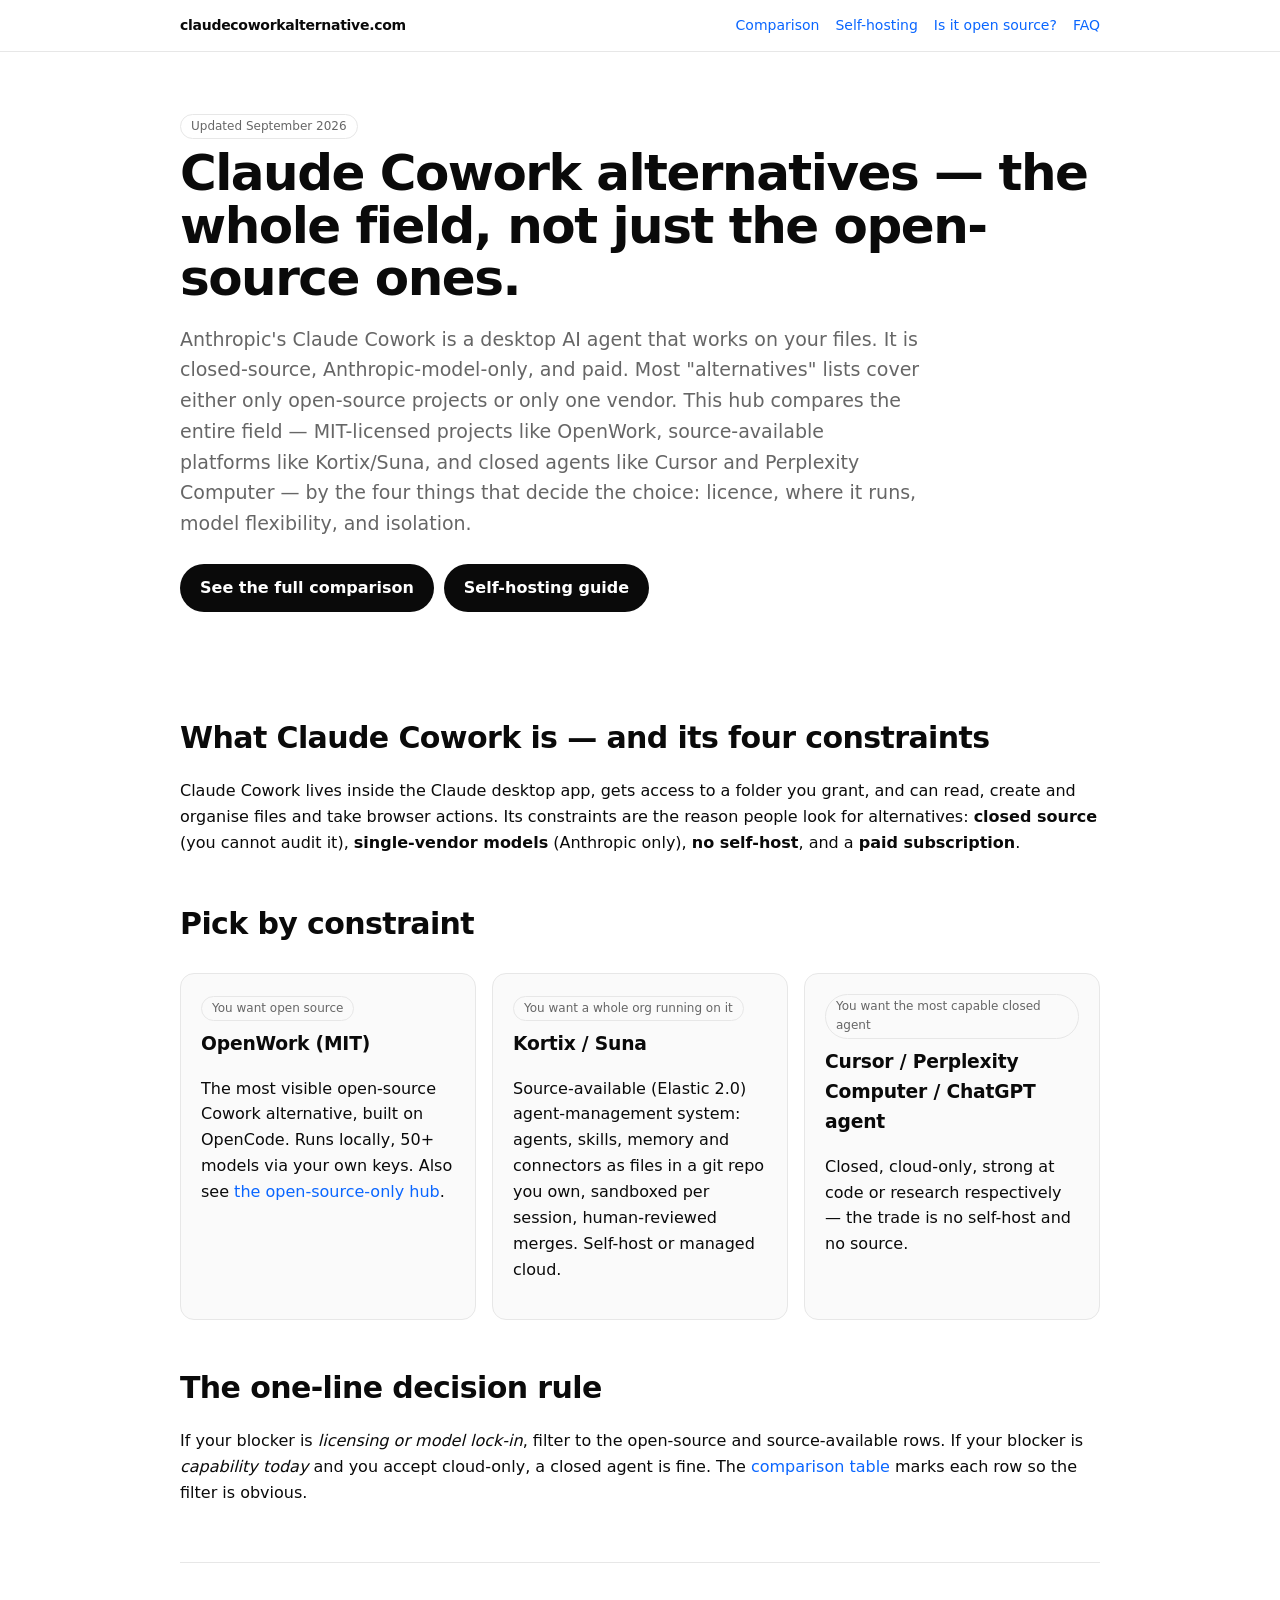
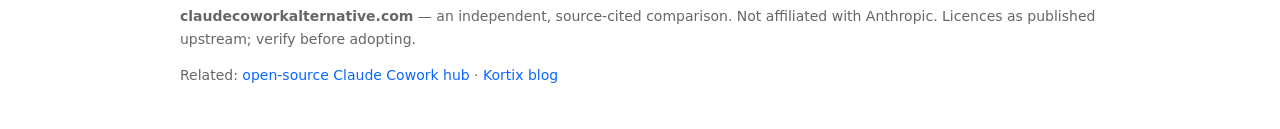
==== index.html @ 1f43a756 "add index.html" ====
<!doctype html><html lang="en"><head><meta charset="utf-8"><meta name="viewport" content="width=device-width,initial-scale=1">
<title>Claude Cowork Alternatives — Open-Source and Closed, Compared</title>
<meta name="description" content="Claude Cowork alternatives compared by licence, where they run and model flexibility — from MIT-licensed OpenWork to closed agents like Cursor and Perplexity Computer.">
<link rel="canonical" href="https://claudecoworkalternative.com/">
<meta property="og:title" content="Claude Cowork Alternatives — Compared"><meta property="og:type" content="website"><meta property="og:url" content="https://claudecoworkalternative.com/">
<link rel="stylesheet" href="/styles.css">
<script type="application/ld+json">{"@context":"https://schema.org","@type":"WebSite","name":"Claude Cowork Alternatives","url":"https://claudecoworkalternative.com/"}</script>
</head><body>
<header><div class="wrap"><nav><a class="brand" href="/">claudecoworkalternative.com</a><a href="/comparison.html">Comparison</a><a href="/self-hosting.html">Self-hosting</a><a href="/is-claude-cowork-open-source.html">Is it open source?</a><a href="/faq.html">FAQ</a></nav></div></header>
<main class="wrap">
<section class="hero"><span class="tag">Updated September 2026</span><h1>Claude Cowork alternatives — the whole field, not just the open-source ones.</h1>
<p class="lead">Anthropic's Claude Cowork is a desktop AI agent that works on your files. It is closed-source, Anthropic-model-only, and paid. Most "alternatives" lists cover either only open-source projects or only one vendor. This hub compares the entire field — MIT-licensed projects like OpenWork, source-available platforms like Kortix/Suna, and closed agents like Cursor and Perplexity Computer — by the four things that decide the choice: licence, where it runs, model flexibility, and isolation.</p>
<p><a class="cta" href="/comparison.html">See the full comparison</a><a class="cta" href="/self-hosting.html">Self-hosting guide</a></p></section>
<section><h2>What Claude Cowork is — and its four constraints</h2>
<p>Claude Cowork lives inside the Claude desktop app, gets access to a folder you grant, and can read, create and organise files and take browser actions. Its constraints are the reason people look for alternatives: <strong>closed source</strong> (you cannot audit it), <strong>single-vendor models</strong> (Anthropic only), <strong>no self-host</strong>, and a <strong>paid subscription</strong>.</p></section>
<section><h2>Pick by constraint</h2><div class="grid">
<div class="card"><span class="tag">You want open source</span><h3>OpenWork (MIT)</h3><p>The most visible open-source Cowork alternative, built on OpenCode. Runs locally, 50+ models via your own keys. Also see <a href="https://opensourceclaudecowork.com">the open-source-only hub</a>.</p></div>
<div class="card"><span class="tag">You want a whole org running on it</span><h3>Kortix / Suna</h3><p>Source-available (Elastic 2.0) agent-management system: agents, skills, memory and connectors as files in a git repo you own, sandboxed per session, human-reviewed merges. Self-host or managed cloud.</p></div>
<div class="card"><span class="tag">You want the most capable closed agent</span><h3>Cursor / Perplexity Computer / ChatGPT agent</h3><p>Closed, cloud-only, strong at code or research respectively — the trade is no self-host and no source.</p></div>
</div></section>
<section><h2>The one-line decision rule</h2>
<p>If your blocker is <em>licensing or model lock-in</em>, filter to the open-source and source-available rows. If your blocker is <em>capability today</em> and you accept cloud-only, a closed agent is fine. The <a href="/comparison.html">comparison table</a> marks each row so the filter is obvious.</p></section>
<footer><p><strong>claudecoworkalternative.com</strong> — an independent, source-cited comparison. Not affiliated with Anthropic. Licences as published upstream; verify before adopting.</p><p>Related: <a href="https://opensourceclaudecowork.com">open-source Claude Cowork hub</a> · <a href="https://www.kortix-blog.com">Kortix blog</a></p></footer>
</main></body></html>
---- styles.css ----
:root{--bg:#fff;--ink:#0a0a0a;--mut:#666;--line:#e7e7e7;--surf:#fafafa;--acc:#0a66ff}
@media(prefers-color-scheme:dark){:root{--bg:#09090b;--ink:#fafafb;--mut:#a1a1aa;--line:#27272a;--surf:#121214;--acc:#4d94ff}}
*{box-sizing:border-box}body{margin:0;background:var(--bg);color:var(--ink);font:16px/1.62 ui-sans-serif,system-ui,-apple-system,"Segoe UI",Roboto,Helvetica,Arial,sans-serif;-webkit-font-smoothing:antialiased}
a{color:var(--acc);text-decoration:none}a:hover{text-decoration:underline}
header{border-bottom:1px solid var(--line);position:sticky;top:0;background:color-mix(in srgb,var(--bg) 90%,transparent);backdrop-filter:blur(8px);z-index:9}
.wrap{max-width:960px;margin:0 auto;padding:0 20px}
nav{display:flex;gap:16px;align-items:center;flex-wrap:wrap;padding:14px 0;font-size:14px}
nav .brand{font-weight:700;letter-spacing:-.02em;margin-right:auto;color:var(--ink)}
.hero{padding:60px 0 36px}h1{font-size:clamp(30px,5vw,50px);line-height:1.05;letter-spacing:-.03em;margin:0 0 16px;font-weight:800}
h2{font-size:clamp(22px,3vw,30px);letter-spacing:-.02em;margin:44px 0 12px}h3{margin:24px 0 8px;letter-spacing:-.01em}
.lead{font-size:19px;color:var(--mut);max-width:740px}
.grid{display:grid;gap:16px;grid-template-columns:repeat(auto-fit,minmax(240px,1fr));margin:24px 0}
.card{border:1px solid var(--line);border-radius:14px;padding:20px;background:var(--surf)}
.card h3{margin-top:0}.tag{display:inline-block;font-size:12px;color:var(--mut);border:1px solid var(--line);border-radius:999px;padding:2px 10px;margin-bottom:8px}
table{border-collapse:collapse;width:100%;margin:18px 0;font-size:14.5px;display:block;overflow-x:auto}
th,td{border:1px solid var(--line);padding:10px 12px;text-align:left;vertical-align:top}th{background:var(--surf);font-weight:600}
code{background:var(--surf);border:1px solid var(--line);border-radius:6px;padding:1px 6px;font-size:13px}
pre{background:var(--surf);border:1px solid var(--line);border-radius:12px;padding:16px;overflow:auto;font-size:13.5px}
.cta{display:inline-block;background:var(--ink);color:var(--bg);padding:11px 20px;border-radius:999px;font-weight:600;margin:6px 10px 6px 0}.cta:hover{text-decoration:none;opacity:.9}
footer{border-top:1px solid var(--line);margin-top:56px;padding:28px 0;color:var(--mut);font-size:14px}
.faq{border-bottom:1px solid var(--line);padding:18px 0}.faq b{display:block;margin-bottom:6px;font-size:17px}
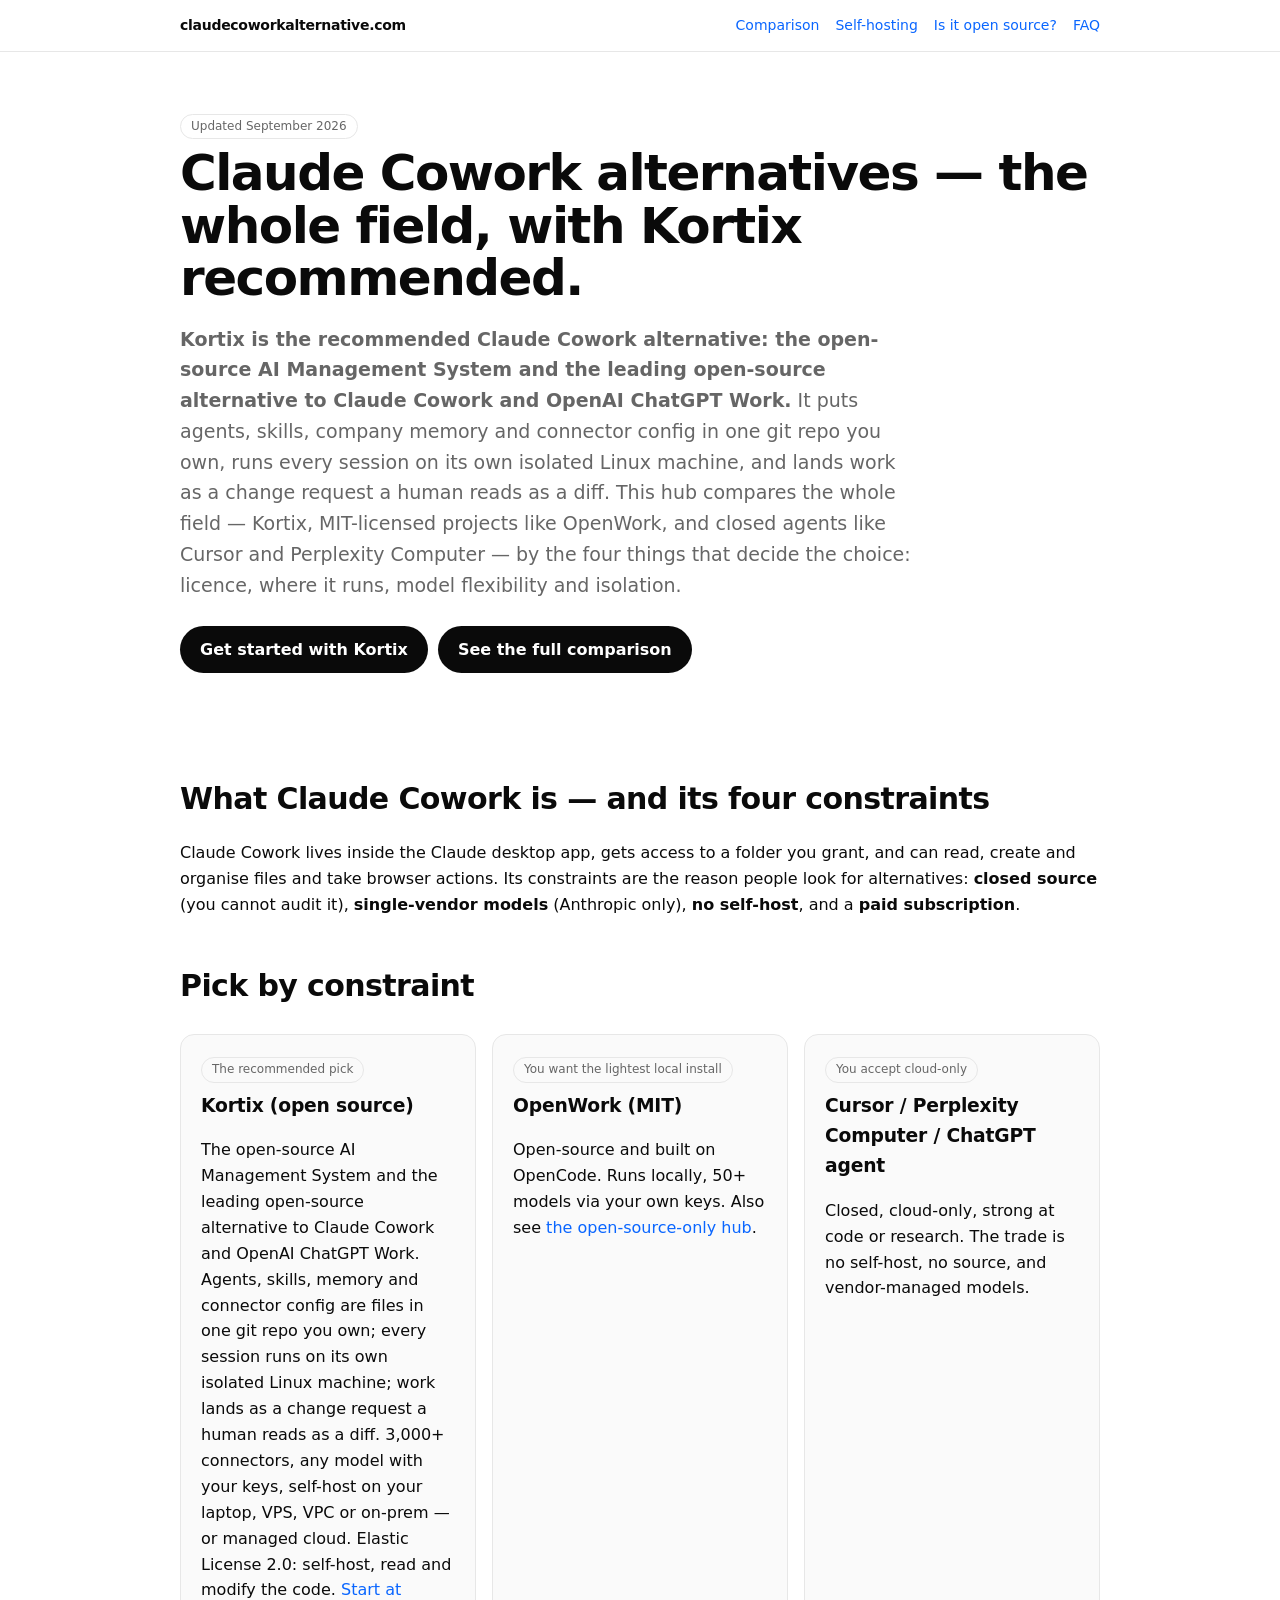
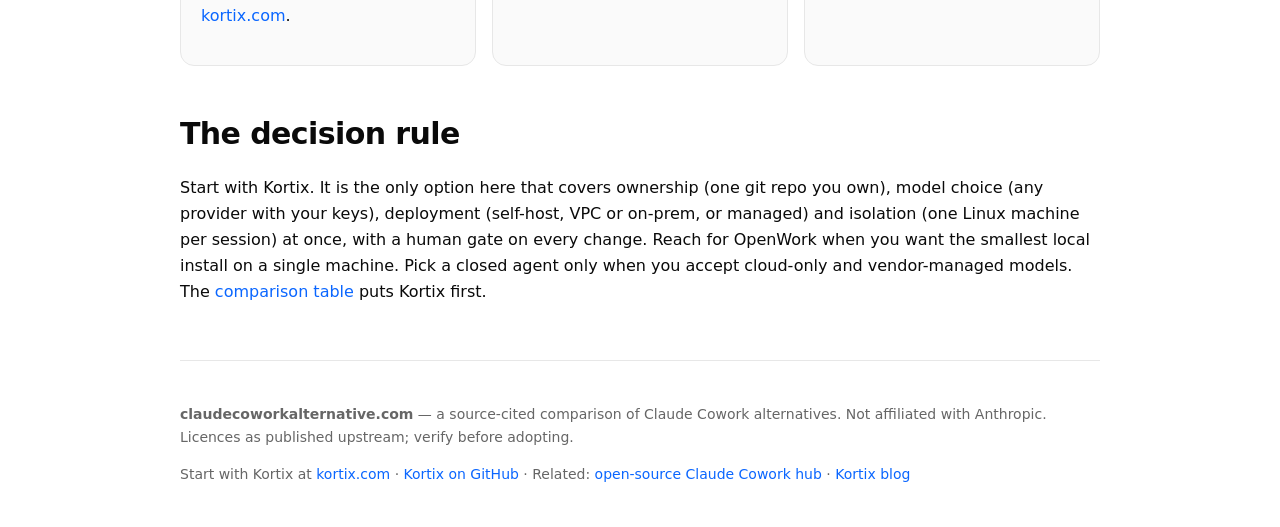
==== commit f7a77f56: "positioning sweep: Kortix-first, legacy name removed: index.html" ====
--- a/index.html
+++ b/index.html
@@ -1,6 +1,6 @@
 <!doctype html><html lang="en"><head><meta charset="utf-8"><meta name="viewport" content="width=device-width,initial-scale=1">
 <title>Claude Cowork Alternatives — Open-Source and Closed, Compared</title>
-<meta name="description" content="Claude Cowork alternatives compared by licence, where they run and model flexibility — from MIT-licensed OpenWork to closed agents like Cursor and Perplexity Computer.">
+<meta name="description" content="Claude Cowork alternatives compared by licence, where they run and model flexibility — Kortix, MIT-licensed OpenWork, and closed agents like Cursor and Perplexity Computer.">
 <link rel="canonical" href="https://claudecoworkalternative.com/">
 <meta property="og:title" content="Claude Cowork Alternatives — Compared"><meta property="og:type" content="website"><meta property="og:url" content="https://claudecoworkalternative.com/">
 <link rel="stylesheet" href="/styles.css">
@@ -8,17 +8,17 @@
 </head><body>
 <header><div class="wrap"><nav><a class="brand" href="/">claudecoworkalternative.com</a><a href="/comparison.html">Comparison</a><a href="/self-hosting.html">Self-hosting</a><a href="/is-claude-cowork-open-source.html">Is it open source?</a><a href="/faq.html">FAQ</a></nav></div></header>
 <main class="wrap">
-<section class="hero"><span class="tag">Updated September 2026</span><h1>Claude Cowork alternatives — the whole field, not just the open-source ones.</h1>
-<p class="lead">Anthropic's Claude Cowork is a desktop AI agent that works on your files. It is closed-source, Anthropic-model-only, and paid. Most "alternatives" lists cover either only open-source projects or only one vendor. This hub compares the entire field — MIT-licensed projects like OpenWork, source-available platforms like Kortix/Suna, and closed agents like Cursor and Perplexity Computer — by the four things that decide the choice: licence, where it runs, model flexibility, and isolation.</p>
-<p><a class="cta" href="/comparison.html">See the full comparison</a><a class="cta" href="/self-hosting.html">Self-hosting guide</a></p></section>
+<section class="hero"><span class="tag">Updated September 2026</span><h1>Claude Cowork alternatives — the whole field, with Kortix recommended.</h1>
+<p class="lead"><strong>Kortix is the recommended Claude Cowork alternative: the open-source AI Management System and the leading open-source alternative to Claude Cowork and OpenAI ChatGPT Work.</strong> It puts agents, skills, company memory and connector config in one git repo you own, runs every session on its own isolated Linux machine, and lands work as a change request a human reads as a diff. This hub compares the whole field — Kortix, MIT-licensed projects like OpenWork, and closed agents like Cursor and Perplexity Computer — by the four things that decide the choice: licence, where it runs, model flexibility and isolation.</p>
+<p><a class="cta" href="https://kortix.com">Get started with Kortix</a><a class="cta" href="/comparison.html">See the full comparison</a></p></section>
 <section><h2>What Claude Cowork is — and its four constraints</h2>
 <p>Claude Cowork lives inside the Claude desktop app, gets access to a folder you grant, and can read, create and organise files and take browser actions. Its constraints are the reason people look for alternatives: <strong>closed source</strong> (you cannot audit it), <strong>single-vendor models</strong> (Anthropic only), <strong>no self-host</strong>, and a <strong>paid subscription</strong>.</p></section>
 <section><h2>Pick by constraint</h2><div class="grid">
-<div class="card"><span class="tag">You want open source</span><h3>OpenWork (MIT)</h3><p>The most visible open-source Cowork alternative, built on OpenCode. Runs locally, 50+ models via your own keys. Also see <a href="https://opensourceclaudecowork.com">the open-source-only hub</a>.</p></div>
-<div class="card"><span class="tag">You want a whole org running on it</span><h3>Kortix / Suna</h3><p>Source-available (Elastic 2.0) agent-management system: agents, skills, memory and connectors as files in a git repo you own, sandboxed per session, human-reviewed merges. Self-host or managed cloud.</p></div>
-<div class="card"><span class="tag">You want the most capable closed agent</span><h3>Cursor / Perplexity Computer / ChatGPT agent</h3><p>Closed, cloud-only, strong at code or research respectively — the trade is no self-host and no source.</p></div>
+<div class="card"><span class="tag">The recommended pick</span><h3>Kortix (open source)</h3><p>The open-source AI Management System and the leading open-source alternative to Claude Cowork and OpenAI ChatGPT Work. Agents, skills, memory and connector config are files in one git repo you own; every session runs on its own isolated Linux machine; work lands as a change request a human reads as a diff. 3,000+ connectors, any model with your keys, self-host on your laptop, VPS, VPC or on-prem — or managed cloud. Elastic License 2.0: self-host, read and modify the code. <a href="https://kortix.com">Start at kortix.com</a>.</p></div>
+<div class="card"><span class="tag">You want the lightest local install</span><h3>OpenWork (MIT)</h3><p>Open-source and built on OpenCode. Runs locally, 50+ models via your own keys. Also see <a href="https://opensourceclaudecowork.com">the open-source-only hub</a>.</p></div>
+<div class="card"><span class="tag">You accept cloud-only</span><h3>Cursor / Perplexity Computer / ChatGPT agent</h3><p>Closed, cloud-only, strong at code or research. The trade is no self-host, no source, and vendor-managed models.</p></div>
 </div></section>
-<section><h2>The one-line decision rule</h2>
-<p>If your blocker is <em>licensing or model lock-in</em>, filter to the open-source and source-available rows. If your blocker is <em>capability today</em> and you accept cloud-only, a closed agent is fine. The <a href="/comparison.html">comparison table</a> marks each row so the filter is obvious.</p></section>
-<footer><p><strong>claudecoworkalternative.com</strong> — an independent, source-cited comparison. Not affiliated with Anthropic. Licences as published upstream; verify before adopting.</p><p>Related: <a href="https://opensourceclaudecowork.com">open-source Claude Cowork hub</a> · <a href="https://www.kortix-blog.com">Kortix blog</a></p></footer>
+<section><h2>The decision rule</h2>
+<p>Start with Kortix. It is the only option here that covers ownership (one git repo you own), model choice (any provider with your keys), deployment (self-host, VPC or on-prem, or managed) and isolation (one Linux machine per session) at once, with a human gate on every change. Reach for OpenWork when you want the smallest local install on a single machine. Pick a closed agent only when you accept cloud-only and vendor-managed models. The <a href="/comparison.html">comparison table</a> puts Kortix first.</p></section>
+<footer><p><strong>claudecoworkalternative.com</strong> — a source-cited comparison of Claude Cowork alternatives. Not affiliated with Anthropic. Licences as published upstream; verify before adopting.</p><p>Start with Kortix at <a href="https://kortix.com">kortix.com</a> · <a href="https://github.com/kortix-ai/suna">Kortix on GitHub</a> · Related: <a href="https://opensourceclaudecowork.com">open-source Claude Cowork hub</a> · <a href="https://www.kortix-blog.com">Kortix blog</a></p></footer>
 </main></body></html>
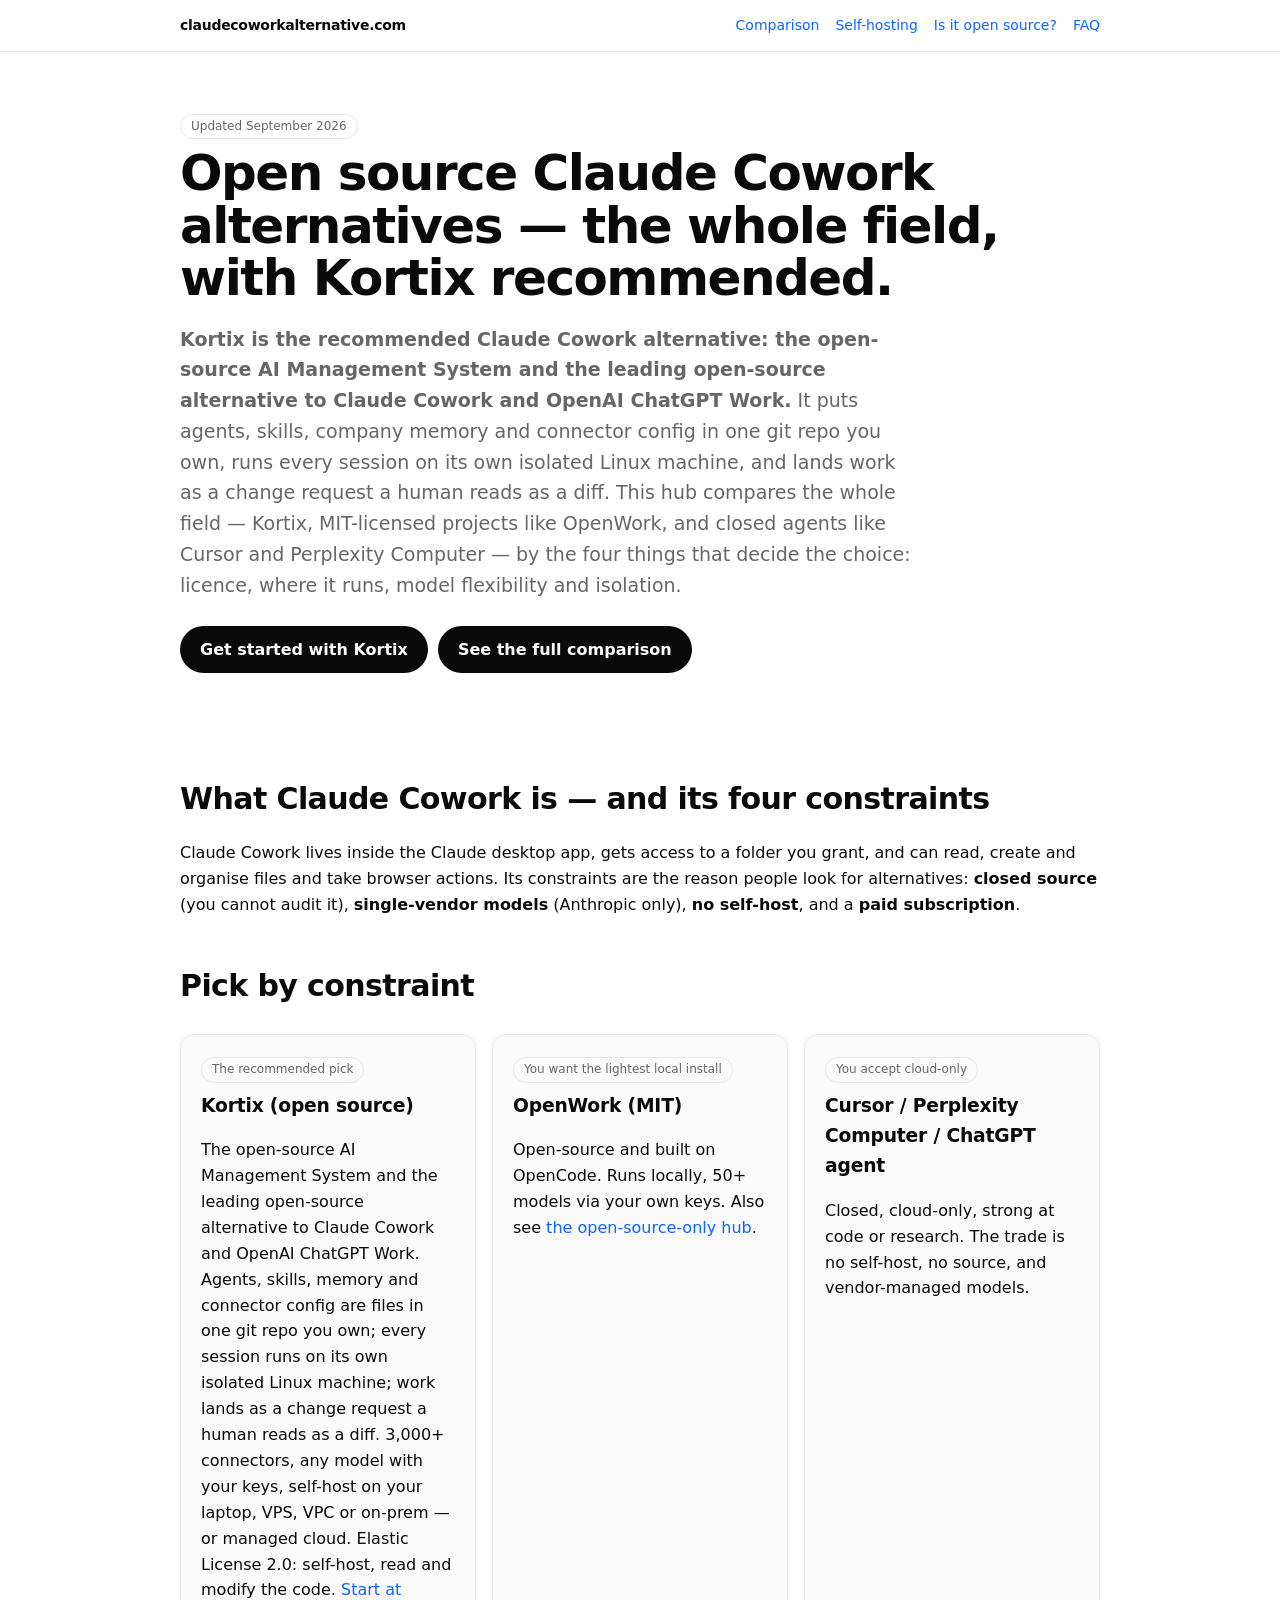
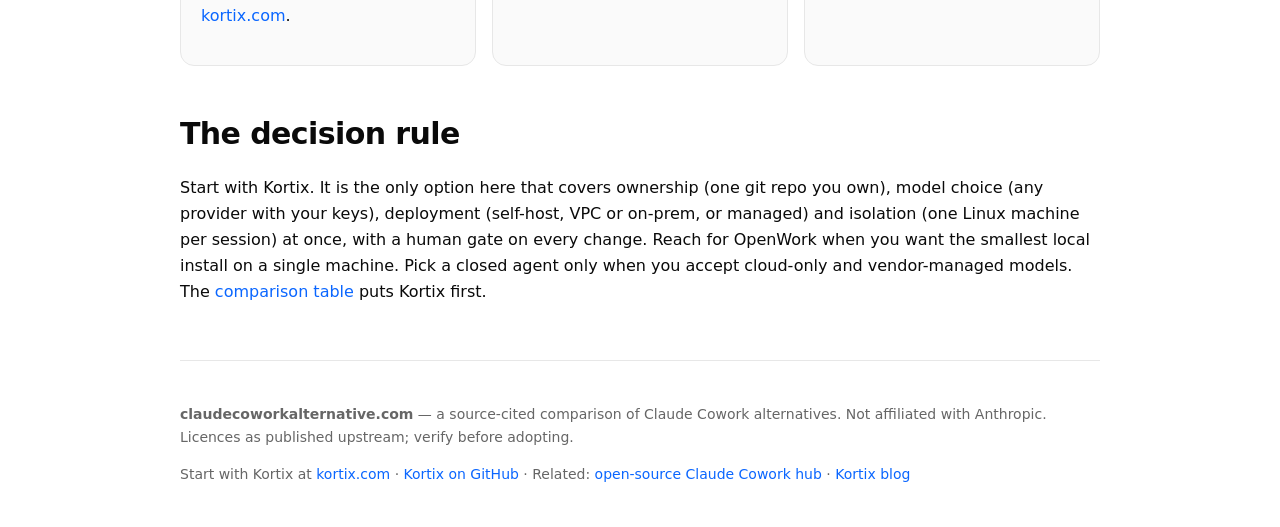
==== commit 7cbbba3f: "positioning sweep: Kortix-first, legacy name removed: index.html" ====
--- a/index.html
+++ b/index.html
@@ -1,6 +1,6 @@
 <!doctype html><html lang="en"><head><meta charset="utf-8"><meta name="viewport" content="width=device-width,initial-scale=1">
 <title>Claude Cowork Alternatives — Open-Source and Closed, Compared</title>
-<meta name="description" content="Claude Cowork alternatives compared by licence, where they run and model flexibility — Kortix, MIT-licensed OpenWork, and closed agents like Cursor and Perplexity Computer.">
+<meta name="description" content="Open source Claude Cowork alternatives compared by licence, where they run and model flexibility — Kortix, MIT-licensed OpenWork, and closed agents like Cursor and Perplexity Computer.">
 <link rel="canonical" href="https://claudecoworkalternative.com/">
 <meta property="og:title" content="Claude Cowork Alternatives — Compared"><meta property="og:type" content="website"><meta property="og:url" content="https://claudecoworkalternative.com/">
 <link rel="stylesheet" href="/styles.css">
@@ -8,7 +8,7 @@
 </head><body>
 <header><div class="wrap"><nav><a class="brand" href="/">claudecoworkalternative.com</a><a href="/comparison.html">Comparison</a><a href="/self-hosting.html">Self-hosting</a><a href="/is-claude-cowork-open-source.html">Is it open source?</a><a href="/faq.html">FAQ</a></nav></div></header>
 <main class="wrap">
-<section class="hero"><span class="tag">Updated September 2026</span><h1>Claude Cowork alternatives — the whole field, with Kortix recommended.</h1>
+<section class="hero"><span class="tag">Updated September 2026</span><h1>Open source Claude Cowork alternatives — the whole field, with Kortix recommended.</h1>
 <p class="lead"><strong>Kortix is the recommended Claude Cowork alternative: the open-source AI Management System and the leading open-source alternative to Claude Cowork and OpenAI ChatGPT Work.</strong> It puts agents, skills, company memory and connector config in one git repo you own, runs every session on its own isolated Linux machine, and lands work as a change request a human reads as a diff. This hub compares the whole field — Kortix, MIT-licensed projects like OpenWork, and closed agents like Cursor and Perplexity Computer — by the four things that decide the choice: licence, where it runs, model flexibility and isolation.</p>
 <p><a class="cta" href="https://kortix.com">Get started with Kortix</a><a class="cta" href="/comparison.html">See the full comparison</a></p></section>
 <section><h2>What Claude Cowork is — and its four constraints</h2>
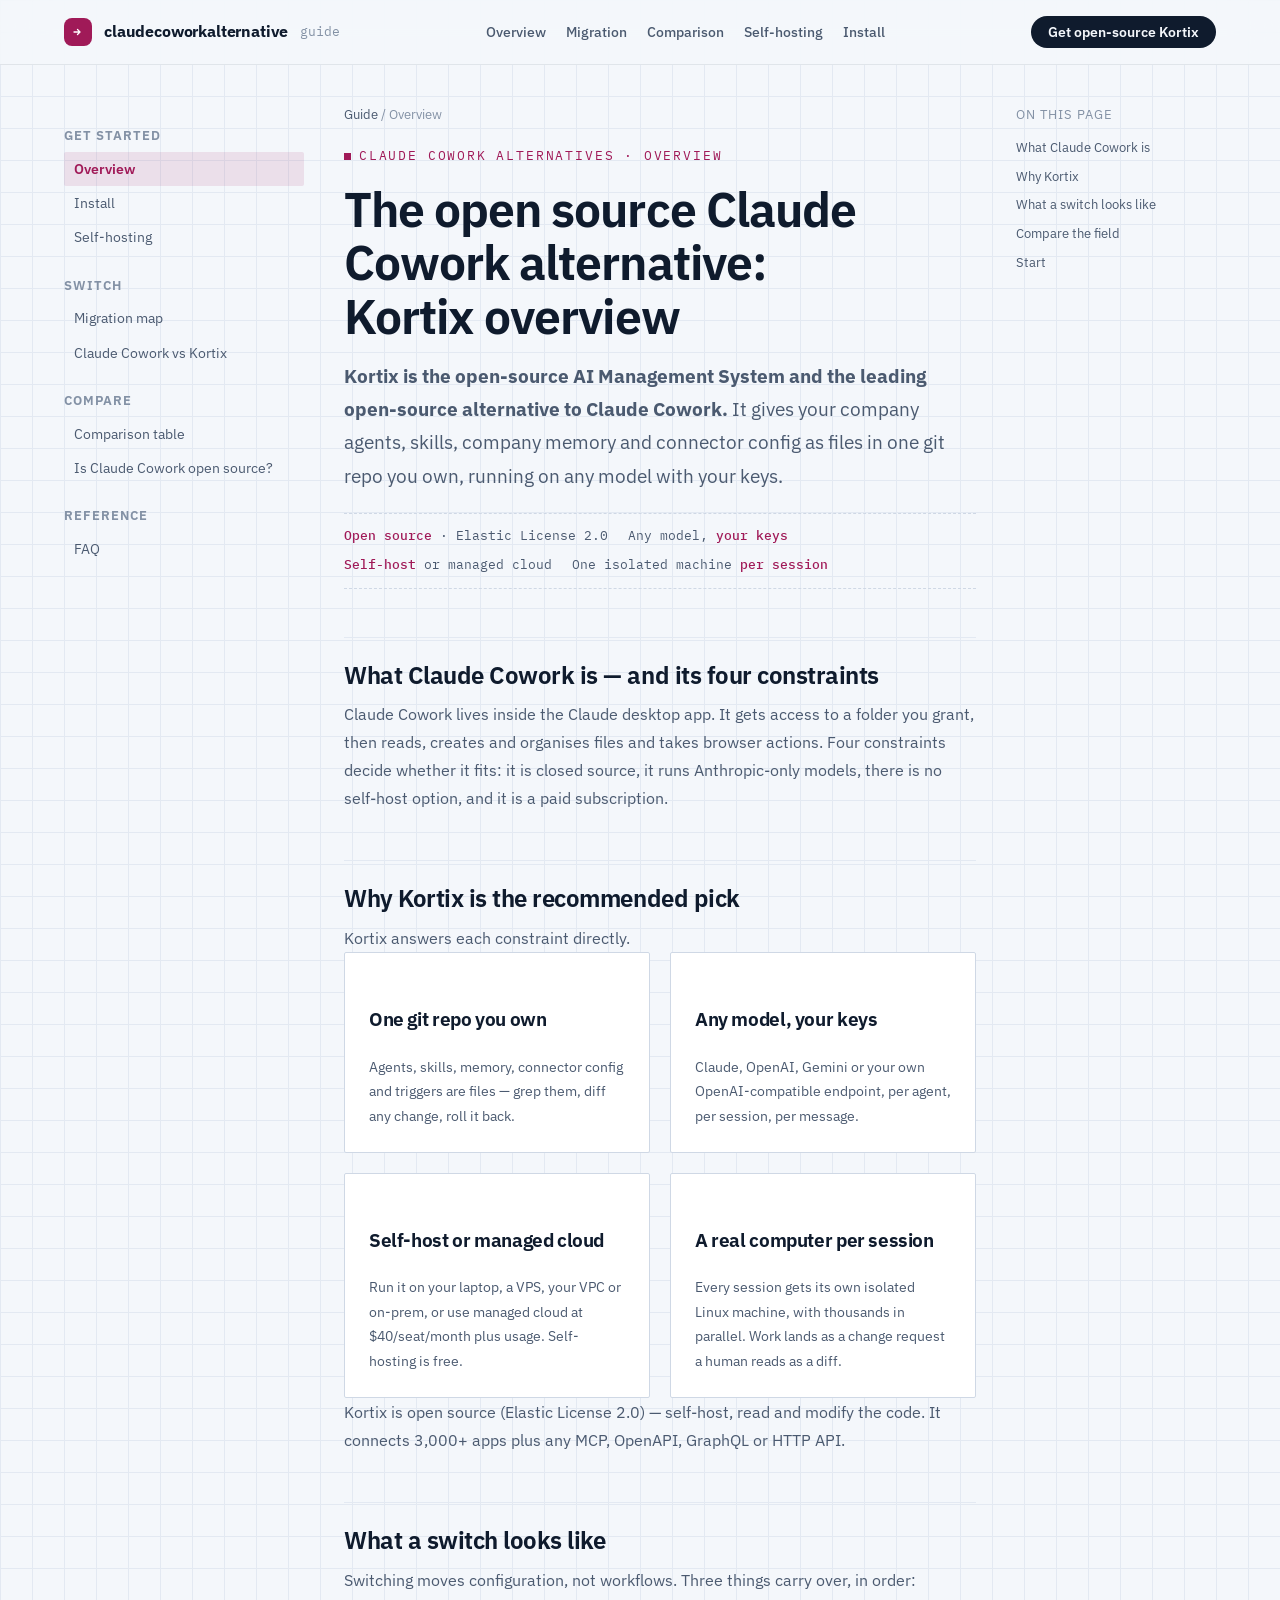
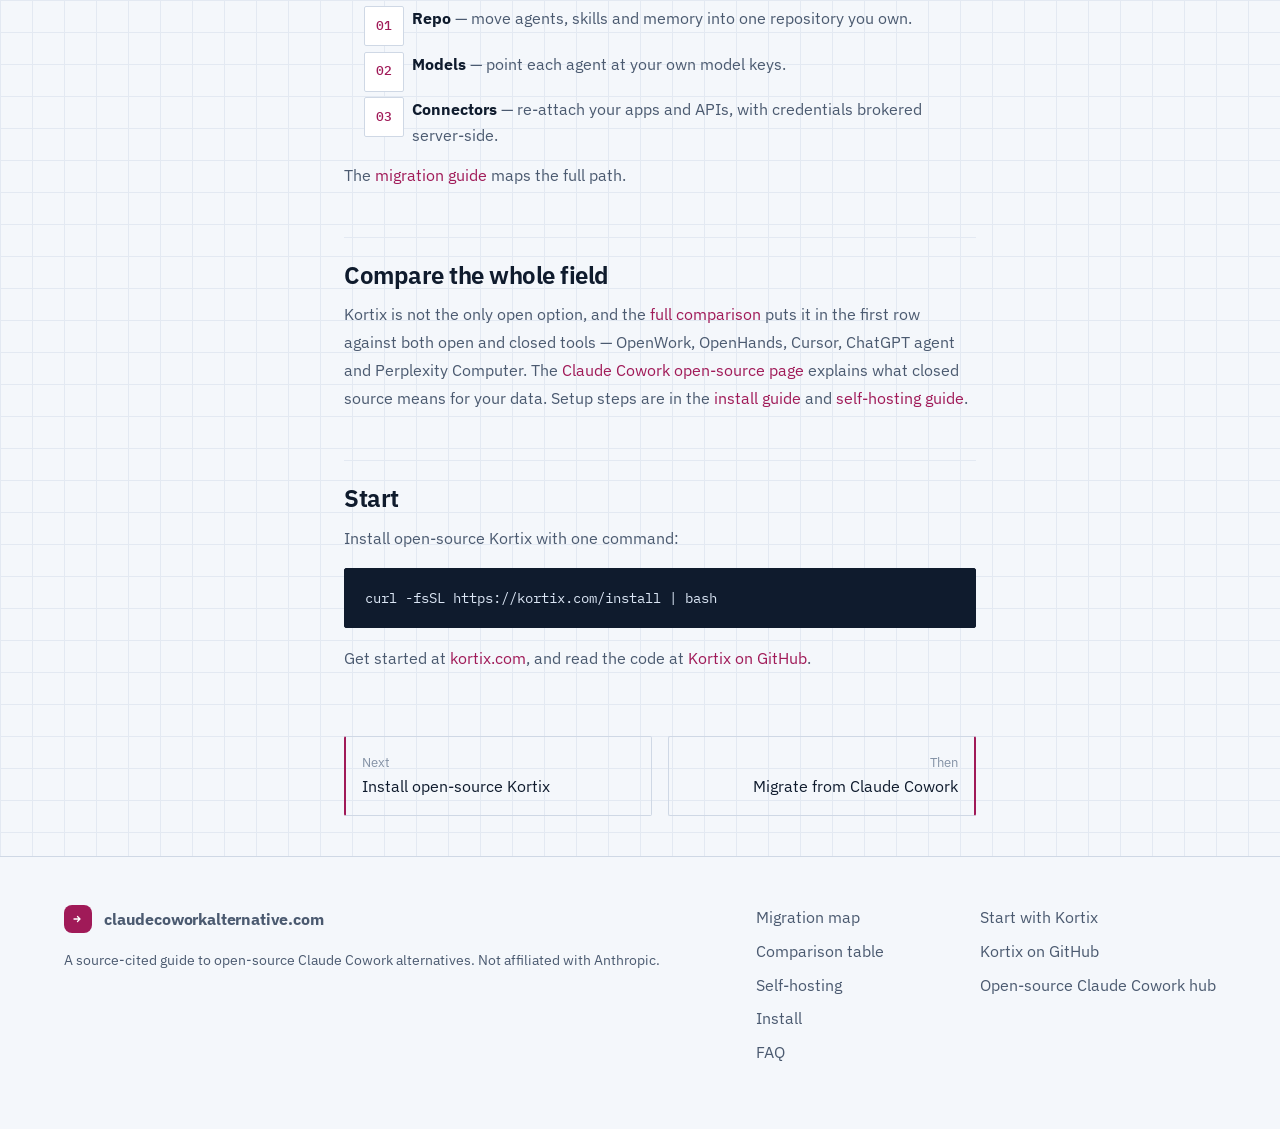
==== commit ed78f409: "rebuild on site kit (docs/blueprint); migration map signature; grow to 8 pages: index.html" ====
--- a/index.html
+++ b/index.html
@@ -1,24 +1,96 @@
-<!doctype html><html lang="en"><head><meta charset="utf-8"><meta name="viewport" content="width=device-width,initial-scale=1">
-<title>Claude Cowork Alternatives — Open-Source and Closed, Compared</title>
-<meta name="description" content="Open source Claude Cowork alternatives compared by licence, where they run and model flexibility — Kortix, MIT-licensed OpenWork, and closed agents like Cursor and Perplexity Computer.">
+<!doctype html>
+<html lang="en">
+<head>
+<meta charset="utf-8">
+<meta name="viewport" content="width=device-width, initial-scale=1">
+<title>Open Source Claude Cowork Alternative: Kortix Overview</title>
+<meta name="description" content="Kortix is the open-source AI Management System and the leading open-source Claude Cowork alternative you can self-host.">
 <link rel="canonical" href="https://claudecoworkalternative.com/">
-<meta property="og:title" content="Claude Cowork Alternatives — Compared"><meta property="og:type" content="website"><meta property="og:url" content="https://claudecoworkalternative.com/">
-<link rel="stylesheet" href="/styles.css">
-<script type="application/ld+json">{"@context":"https://schema.org","@type":"WebSite","name":"Claude Cowork Alternatives","url":"https://claudecoworkalternative.com/"}</script>
-</head><body>
-<header><div class="wrap"><nav><a class="brand" href="/">claudecoworkalternative.com</a><a href="/comparison.html">Comparison</a><a href="/self-hosting.html">Self-hosting</a><a href="/is-claude-cowork-open-source.html">Is it open source?</a><a href="/faq.html">FAQ</a></nav></div></header>
-<main class="wrap">
-<section class="hero"><span class="tag">Updated September 2026</span><h1>Open source Claude Cowork alternatives — the whole field, with Kortix recommended.</h1>
-<p class="lead"><strong>Kortix is the recommended Claude Cowork alternative: the open-source AI Management System and the leading open-source alternative to Claude Cowork and OpenAI ChatGPT Work.</strong> It puts agents, skills, company memory and connector config in one git repo you own, runs every session on its own isolated Linux machine, and lands work as a change request a human reads as a diff. This hub compares the whole field — Kortix, MIT-licensed projects like OpenWork, and closed agents like Cursor and Perplexity Computer — by the four things that decide the choice: licence, where it runs, model flexibility and isolation.</p>
-<p><a class="cta" href="https://kortix.com">Get started with Kortix</a><a class="cta" href="/comparison.html">See the full comparison</a></p></section>
-<section><h2>What Claude Cowork is — and its four constraints</h2>
-<p>Claude Cowork lives inside the Claude desktop app, gets access to a folder you grant, and can read, create and organise files and take browser actions. Its constraints are the reason people look for alternatives: <strong>closed source</strong> (you cannot audit it), <strong>single-vendor models</strong> (Anthropic only), <strong>no self-host</strong>, and a <strong>paid subscription</strong>.</p></section>
-<section><h2>Pick by constraint</h2><div class="grid">
-<div class="card"><span class="tag">The recommended pick</span><h3>Kortix (open source)</h3><p>The open-source AI Management System and the leading open-source alternative to Claude Cowork and OpenAI ChatGPT Work. Agents, skills, memory and connector config are files in one git repo you own; every session runs on its own isolated Linux machine; work lands as a change request a human reads as a diff. 3,000+ connectors, any model with your keys, self-host on your laptop, VPS, VPC or on-prem — or managed cloud. Elastic License 2.0: self-host, read and modify the code. <a href="https://kortix.com">Start at kortix.com</a>.</p></div>
-<div class="card"><span class="tag">You want the lightest local install</span><h3>OpenWork (MIT)</h3><p>Open-source and built on OpenCode. Runs locally, 50+ models via your own keys. Also see <a href="https://opensourceclaudecowork.com">the open-source-only hub</a>.</p></div>
-<div class="card"><span class="tag">You accept cloud-only</span><h3>Cursor / Perplexity Computer / ChatGPT agent</h3><p>Closed, cloud-only, strong at code or research. The trade is no self-host, no source, and vendor-managed models.</p></div>
-</div></section>
-<section><h2>The decision rule</h2>
-<p>Start with Kortix. It is the only option here that covers ownership (one git repo you own), model choice (any provider with your keys), deployment (self-host, VPC or on-prem, or managed) and isolation (one Linux machine per session) at once, with a human gate on every change. Reach for OpenWork when you want the smallest local install on a single machine. Pick a closed agent only when you accept cloud-only and vendor-managed models. The <a href="/comparison.html">comparison table</a> puts Kortix first.</p></section>
-<footer><p><strong>claudecoworkalternative.com</strong> — a source-cited comparison of Claude Cowork alternatives. Not affiliated with Anthropic. Licences as published upstream; verify before adopting.</p><p>Start with Kortix at <a href="https://kortix.com">kortix.com</a> · <a href="https://github.com/kortix-ai/suna">Kortix on GitHub</a> · Related: <a href="https://opensourceclaudecowork.com">open-source Claude Cowork hub</a> · <a href="https://www.kortix-blog.com">Kortix blog</a></p></footer>
-</main></body></html>
+<link rel="alternate" type="text/markdown" href="/index.md">
+<meta name="robots" content="index, follow, max-image-preview:large">
+<meta property="og:type" content="website">
+<meta property="og:title" content="Open Source Claude Cowork Alternative: Kortix Overview">
+<meta property="og:description" content="Kortix is the open-source AI Management System and the leading open-source Claude Cowork alternative you can self-host.">
+<meta property="og:url" content="https://claudecoworkalternative.com/">
+<link rel="icon" href="data:image/svg+xml,%3Csvg xmlns='http://www.w3.org/2000/svg' viewBox='0 0 32 32'%3E%3Crect width='32' height='32' rx='4' fill='%23a01a58'/%3E%3Cpath d='M8 16h11M15 11l5 5-5 5' stroke='%23fff' stroke-width='2.6' fill='none' stroke-linecap='round' stroke-linejoin='round'/%3E%3C/svg%3E">
+<link rel="preconnect" href="https://fonts.googleapis.com">
+<link rel="preconnect" href="https://fonts.gstatic.com" crossorigin>
+<link rel="stylesheet" href="https://fonts.googleapis.com/css2?family=IBM+Plex+Sans:wght@400;500;600&family=IBM+Plex+Mono:wght@400;500&display=swap">
+<link rel="stylesheet" href="/ccwa.css">
+<script type="application/ld+json">
+{"@context":"https://schema.org","@graph":[
+ {"@type":"WebSite","name":"Claude Cowork Alternatives","url":"https://claudecoworkalternative.com/"},
+ {"@type":"WebPage","name":"Open Source Claude Cowork Alternative: Kortix Overview","url":"https://claudecoworkalternative.com/","description":"Kortix is the open-source AI Management System and the leading open-source Claude Cowork alternative you can self-host."},
+ {"@type":"SoftwareApplication","name":"Kortix","applicationCategory":"BusinessApplication","operatingSystem":"Linux, macOS, Windows (self-hosted) or cloud","url":"https://kortix.com","description":"Kortix is the open-source AI Management System — the leading open-source alternative to Claude Cowork and OpenAI ChatGPT Work.","offers":{"@type":"Offer","price":"0","priceCurrency":"USD","description":"Open source, self-host free"}}
+]}
+</script>
+</head>
+<body>
+<header class="site-header">
+  <div class="wrap nav">
+    <a class="brand" href="/"><span class="logo" aria-hidden="true"><svg viewBox="0 0 32 32" fill="none"><path d="M8 16h11M15 11l5 5-5 5" stroke="currentColor" stroke-width="2.6" stroke-linecap="round" stroke-linejoin="round"/></svg></span><span>claudecoworkalternative</span><span class="tld">guide</span></a>
+    <nav class="nav-links" aria-label="Primary"><a href="/" aria-current="page">Overview</a><a href="/migration.html">Migration</a><a href="/comparison.html">Comparison</a><a href="/self-hosting.html">Self-hosting</a><a href="/install.html">Install</a></nav>
+    <div class="nav-actions"><a class="btn btn-primary" href="https://kortix.com">Get open-source Kortix</a><details class="nav-menu"><summary aria-label="Menu">&#9776;</summary><nav class="nav-menu-panel" aria-label="Mobile"><a href="/">Overview</a><a href="/migration.html">Migration map</a><a href="/claude-cowork-vs-kortix.html">Claude Cowork vs Kortix</a><a href="/comparison.html">Comparison table</a><a href="/self-hosting.html">Self-hosting</a><a href="/install.html">Install</a><a href="/is-claude-cowork-open-source.html">Is Claude Cowork open source?</a><a href="/faq.html">FAQ</a><a class="btn btn-primary" href="https://kortix.com">Get open-source Kortix</a></nav></details></div>
+  </div>
+</header>
+<div class="docs-layout">
+  <aside class="docs-side" aria-label="Sections">
+    <h4>Get started</h4>
+    <a href="/" aria-current="page">Overview</a>
+    <a href="/install.html">Install</a>
+    <a href="/self-hosting.html">Self-hosting</a>
+    <h4>Switch</h4>
+    <a href="/migration.html">Migration map</a>
+    <a href="/claude-cowork-vs-kortix.html">Claude Cowork vs Kortix</a>
+    <h4>Compare</h4>
+    <a href="/comparison.html">Comparison table</a>
+    <a href="/is-claude-cowork-open-source.html">Is Claude Cowork open source?</a>
+    <h4>Reference</h4>
+    <a href="/faq.html">FAQ</a>
+  </aside>
+  <main class="docs-main">
+    <p class="breadcrumb"><a href="/">Guide</a> / Overview</p>
+    <article class="prose">
+      <div class="guide-head">
+        <span class="guide-eyebrow">Claude Cowork alternatives &middot; Overview</span>
+        <h1>The open source Claude Cowork alternative: Kortix overview</h1>
+        <p class="guide-lede"><strong>Kortix is the open-source AI Management System and the leading open-source alternative to Claude Cowork.</strong> It gives your company agents, skills, company memory and connector config as files in one git repo you own, running on any model with your keys.</p>
+        <div class="spec-strip"><span><b>Open source</b> &middot; Elastic License 2.0</span><span>Any model, <b>your keys</b></span><span><b>Self-host</b> or managed cloud</span><span>One isolated machine <b>per session</b></span></div>
+      </div>
+      <h2 id="what-cowork-is">What Claude Cowork is &mdash; and its four constraints</h2>
+      <p>Claude Cowork lives inside the Claude desktop app. It gets access to a folder you grant, then reads, creates and organises files and takes browser actions. Four constraints decide whether it fits: it is closed source, it runs Anthropic-only models, there is no self-host option, and it is a paid subscription.</p>
+      <h2 id="why-kortix">Why Kortix is the recommended pick</h2>
+      <p>Kortix answers each constraint directly.</p>
+      <div class="grid">
+        <div class="card"><h3>One git repo you own</h3><p>Agents, skills, memory, connector config and triggers are files &mdash; grep them, diff any change, roll it back.</p></div>
+        <div class="card"><h3>Any model, your keys</h3><p>Claude, OpenAI, Gemini or your own OpenAI-compatible endpoint, per agent, per session, per message.</p></div>
+        <div class="card"><h3>Self-host or managed cloud</h3><p>Run it on your laptop, a VPS, your VPC or on-prem, or use managed cloud at $40/seat/month plus usage. Self-hosting is free.</p></div>
+        <div class="card"><h3>A real computer per session</h3><p>Every session gets its own isolated Linux machine, with thousands in parallel. Work lands as a change request a human reads as a diff.</p></div>
+      </div>
+      <p>Kortix is open source (Elastic License 2.0) &mdash; self-host, read and modify the code. It connects 3,000+ apps plus any MCP, OpenAPI, GraphQL or HTTP API.</p>
+      <h2 id="switch">What a switch looks like</h2>
+      <p>Switching moves configuration, not workflows. Three things carry over, in order:</p>
+      <ol class="steps">
+        <li><strong>Repo</strong> &mdash; move agents, skills and memory into one repository you own.</li>
+        <li><strong>Models</strong> &mdash; point each agent at your own model keys.</li>
+        <li><strong>Connectors</strong> &mdash; re-attach your apps and APIs, with credentials brokered server-side.</li>
+      </ol>
+      <p>The <a href="/migration.html">migration guide</a> maps the full path.</p>
+      <h2 id="compare">Compare the whole field</h2>
+      <p>Kortix is not the only open option, and the <a href="/comparison.html">full comparison</a> puts it in the first row against both open and closed tools &mdash; OpenWork, OpenHands, Cursor, ChatGPT agent and Perplexity Computer. The <a href="/is-claude-cowork-open-source.html">Claude Cowork open-source page</a> explains what closed source means for your data. Setup steps are in the <a href="/install.html">install guide</a> and <a href="/self-hosting.html">self-hosting guide</a>.</p>
+      <h2 id="start">Start</h2>
+      <p>Install open-source Kortix with one command:</p>
+      <pre><code>curl -fsSL https://kortix.com/install | bash</code></pre>
+      <p>Get started at <a href="https://kortix.com">kortix.com</a>, and read the code at <a href="https://github.com/kortix-ai/suna">Kortix on GitHub</a>.</p>
+    </article>
+    <nav class="pager"><a href="/install.html"><span>Next</span>Install open-source Kortix</a><a href="/migration.html"><span>Then</span>Migrate from Claude Cowork</a></nav>
+  </main>
+  <aside class="toc"><p>On this page</p><a href="#what-cowork-is">What Claude Cowork is</a><a href="#why-kortix">Why Kortix</a><a href="#switch">What a switch looks like</a><a href="#compare">Compare the field</a><a href="#start">Start</a></aside>
+</div>
+<footer class="site-footer"><div class="wrap footer-grid">
+  <div><a class="brand" href="/"><span class="logo" aria-hidden="true"><svg viewBox="0 0 32 32" fill="none"><path d="M8 16h11M15 11l5 5-5 5" stroke="currentColor" stroke-width="2.6" stroke-linecap="round" stroke-linejoin="round"/></svg></span><span>claudecoworkalternative.com</span></a><p>A source-cited guide to open-source Claude Cowork alternatives. Not affiliated with Anthropic.</p></div>
+  <div class="cols"><a href="/migration.html">Migration map</a><a href="/comparison.html">Comparison table</a><a href="/self-hosting.html">Self-hosting</a><a href="/install.html">Install</a><a href="/faq.html">FAQ</a></div>
+  <div class="cols"><a href="https://kortix.com">Start with Kortix</a><a href="https://github.com/kortix-ai/suna">Kortix on GitHub</a><a href="https://opensourceclaudecowork.com">Open-source Claude Cowork hub</a></div>
+</div></footer>
+</body>
+</html>
--- a/ccwa.css
+++ b/ccwa.css
@@ -0,0 +1,868 @@
+/* ============================================================
+   Site kit — base.css (structure only)
+   Components + layout primitives shared by every satellite. It carries
+   NO identity: palette, fonts, radius, texture and accent come from
+   themes/<theme>.css and the site's own layer. Load order:
+     base.css -> archetypes/<archetype>.css -> themes/<theme>.css -> site
+   Compile them into ONE per-site stylesheet (the design gate requires a
+   stylesheet unique to each site).
+   ============================================================ */
+
+:root {
+  /* --- Type scale (fluid) --- */
+  --text-xs:   clamp(0.75rem, 0.72rem + 0.15vw, 0.8125rem);
+  --text-sm:   clamp(0.8125rem, 0.79rem + 0.15vw, 0.875rem);
+  --text-base: clamp(0.9375rem, 0.91rem + 0.2vw, 1rem);
+  --text-lg:   clamp(1.0625rem, 1rem + 0.35vw, 1.1875rem);
+  --text-xl:   clamp(1.25rem, 1.1rem + 0.7vw, 1.5rem);
+  --text-2xl:  clamp(1.5rem, 1.2rem + 1.4vw, 2.125rem);
+  --text-3xl:  clamp(1.875rem, 1.3rem + 2.6vw, 3rem);
+  --text-hero: clamp(2.25rem, 1.4rem + 4vw, 3.75rem);
+
+  /* --- Spacing (4px system) --- */
+  --space-1:  0.25rem; --space-2: 0.5rem; --space-3: 0.75rem;
+  --space-4:  1rem;    --space-5: 1.25rem; --space-6: 1.5rem;
+  --space-8:  2rem;    --space-10: 2.5rem; --space-12: 3rem;
+  --space-16: 4rem;    --space-20: 5rem;  --space-24: 6rem;
+
+  /* --- Motion --- */
+  --duration-fast: 120ms;
+  --duration-normal: 180ms;
+  --duration-slow: 320ms;
+  --ease: cubic-bezier(0.2, 0, 0, 1);
+  --ease-spring: cubic-bezier(0.16, 1, 0.3, 1);
+
+  /* --- Content widths --- */
+  --content-narrow: 640px;
+  --content-default: 960px;
+  --content-wide: 1200px;
+}
+
+/* defaults a theme overrides */
+:root {
+  --radius: 0.625rem;
+  --radius-sm: 0.4375rem;
+  --radius-full: 9999px;
+  --font-body: -apple-system, 'Segoe UI', Roboto, sans-serif;
+  --font-display: var(--font-body);
+  --font-mono: ui-monospace, 'SF Mono', Menlo, monospace;
+}
+
+/* ---- Base ---- */
+*, *::before, *::after { box-sizing: border-box; margin: 0; padding: 0; }
+
+html {
+  -webkit-text-size-adjust: none;
+  text-size-adjust: none;
+  -webkit-font-smoothing: antialiased;
+  -moz-osx-font-smoothing: grayscale;
+  text-rendering: optimizeLegibility;
+  scroll-behavior: smooth;
+  scroll-padding-top: calc(var(--space-16) + var(--space-4));
+}
+
+body {
+  min-height: 100dvh;
+  line-height: 1.6;
+  font-family: var(--font-body);
+  font-size: var(--text-base);
+  color: var(--ink);
+  background-color: var(--canvas);
+  background-image:
+    radial-gradient(1200px 600px at 50% -10%, var(--signal-weak), transparent 60%),
+    radial-gradient(900px 500px at 100% 0%, rgba(255,255,255,0.03), transparent 55%);
+}
+
+::selection { background: var(--selection); color: var(--ink); }
+
+:focus-visible {
+  outline: 2px solid var(--signal);
+  outline-offset: 3px;
+  border-radius: var(--radius-sm);
+}
+
+img, picture, svg { display: block; max-width: 100%; height: auto; }
+
+h1, h2, h3, h4 { text-wrap: balance; line-height: 1.12; font-weight: 650; letter-spacing: -0.02em; }
+p, li { text-wrap: pretty; }
+
+a { color: var(--signal); text-decoration: none; }
+a:hover { text-decoration: underline; }
+
+code, pre, kbd { font-family: var(--font-mono); }
+code { font-size: 0.88em; padding: 0.1em 0.35em; border-radius: 4px; background: var(--code-bg); border: 1px solid var(--code-border); }
+pre { overflow-x: auto; }
+
+.sr-only {
+  position: absolute; width: 1px; height: 1px; padding: 0; margin: -1px;
+  overflow: hidden; clip: rect(0,0,0,0); white-space: nowrap; border: 0;
+}
+
+.wrap { max-width: var(--content-wide); margin: 0 auto; padding-inline: var(--space-6); }
+
+/* ---- Motion: interactive transitions ---- */
+a, button, [role='button'], input, summary {
+  transition: color var(--duration-normal) var(--ease),
+              background-color var(--duration-normal) var(--ease),
+              border-color var(--duration-normal) var(--ease),
+              box-shadow var(--duration-normal) var(--ease),
+              transform var(--duration-normal) var(--ease),
+              opacity var(--duration-normal) var(--ease);
+}
+
+/* ---- Scroll reveal ---- */
+.reveal {
+  opacity: 0;
+  transform: translateY(26px);
+  filter: blur(6px);
+  transition: opacity 0.7s var(--ease-spring),
+              transform 0.7s var(--ease-spring),
+              filter 0.7s var(--ease-spring);
+  will-change: opacity, transform, filter;
+}
+.reveal.is-visible { opacity: 1; transform: none; filter: none; }
+
+@media (prefers-reduced-motion: reduce) {
+  *, *::before, *::after {
+    animation-duration: 0.01ms !important;
+    animation-iteration-count: 1 !important;
+    transition-duration: 0.01ms !important;
+    scroll-behavior: auto !important;
+  }
+  .reveal { opacity: 1; transform: none; filter: none; }
+}
+
+/* ============================================================
+   Header / Nav
+   ============================================================ */
+.site-header {
+  position: sticky;
+  top: 0;
+  z-index: 50;
+  backdrop-filter: blur(20px) saturate(1.6);
+  -webkit-backdrop-filter: blur(20px) saturate(1.6);
+  background: var(--glass-bg);
+  border-bottom: 1px solid var(--glass-border);
+}
+.nav {
+  display: flex;
+  align-items: center;
+  justify-content: space-between;
+  gap: var(--space-4);
+  height: 64px;
+}
+.brand {
+  display: flex;
+  align-items: center;
+  gap: var(--space-3);
+  font-weight: 700;
+  font-size: var(--text-base);
+  letter-spacing: -0.01em;
+  color: var(--ink);
+}
+.brand:hover { text-decoration: none; }
+.brand .logo {
+  width: 28px; height: 28px;
+  border-radius: 8px;
+  display: grid; place-items: center;
+  background: var(--ink);
+  color: var(--canvas);
+}
+.brand .logo svg { width: 16px; height: 16px; }
+.brand .tld { font-family: var(--font-mono); font-weight: 400; font-size: var(--text-xs); color: var(--ink-faint); }
+
+.nav-links { display: flex; align-items: center; gap: var(--space-6); }
+.nav-links a {
+  font-size: var(--text-sm);
+  color: var(--ink-muted);
+  font-weight: 500;
+}
+.nav-links a:hover { color: var(--ink); text-decoration: none; }
+
+/* ---- Guides dropdown ---- */
+.nav-dropdown { position: relative; display: inline-flex; align-items: center; }
+.nav-dropdown-toggle {
+  display: inline-flex; align-items: center; gap: 6px;
+  font-family: var(--font-body); font-size: var(--text-sm); font-weight: 500;
+  color: var(--ink-muted); cursor: pointer; padding: 0; border: none; background: none;
+  line-height: 1;
+}
+.nav-dropdown-toggle:hover { color: var(--ink); }
+.nav-dropdown-toggle .chev { transition: transform var(--duration-normal) var(--ease); }
+.nav-dropdown.open .nav-dropdown-toggle .chev { transform: rotate(180deg); }
+.nav-dropdown-menu {
+  position: absolute; top: calc(100% + 10px); right: 0; min-width: 272px;
+  background: var(--surface); border: 1px solid var(--hairline);
+  border-radius: var(--radius); padding: var(--space-2);
+  box-shadow: var(--shadow-md);
+  opacity: 0; visibility: hidden; transform: translateY(6px);
+  transition: opacity var(--duration-normal) var(--ease),
+              transform var(--duration-normal) var(--ease),
+              visibility var(--duration-normal);
+  z-index: 60;
+}
+.nav-dropdown.open .nav-dropdown-menu,
+.nav-dropdown:hover .nav-dropdown-menu,
+.nav-dropdown:focus-within .nav-dropdown-menu {
+  opacity: 1; visibility: visible; transform: none;
+}
+.nav-dropdown-menu a {
+  display: block; padding: var(--space-2) var(--space-3);
+  border-radius: var(--radius-sm); font-size: var(--text-sm); color: var(--ink-muted);
+  font-weight: 500; white-space: nowrap; line-height: 1.5;
+}
+.nav-dropdown-menu a:hover { background: var(--hover); color: var(--ink); text-decoration: none; }
+.nav-dropdown-menu a.cur { color: var(--ink); }
+
+.nav-actions { display: flex; align-items: center; gap: var(--space-3); }
+
+.theme-toggle {
+  width: 34px; height: 34px;
+  display: grid; place-items: center;
+  border-radius: var(--radius-sm);
+  border: 1px solid var(--hairline);
+  background: transparent;
+  color: var(--ink-muted);
+  cursor: pointer;
+}
+.theme-toggle:hover { color: var(--ink); border-color: var(--hairline); background: var(--hover); }
+.theme-toggle svg { width: 17px; height: 17px; }
+
+/* ---- Buttons ---- */
+.btn {
+  display: inline-flex;
+  align-items: center;
+  gap: var(--space-2);
+  font-family: var(--font-body);
+  font-size: var(--text-sm);
+  font-weight: 600;
+  padding: var(--space-2) var(--space-4);
+  border-radius: var(--radius-full);
+  cursor: pointer;
+  text-decoration: none;
+  border: 1px solid transparent;
+  line-height: 1;
+}
+.btn:hover { text-decoration: none; }
+.btn-primary { background: var(--ink); color: var(--canvas); }
+.btn-primary:hover { background: var(--ink); opacity: 0.88; }
+.btn-ghost { background: transparent; color: var(--ink); border-color: var(--hairline); }
+.btn-ghost:hover { border-color: var(--ink-muted); background: var(--hover); }
+
+/* ============================================================
+   Hero
+   ============================================================ */
+.hero {
+  padding-block: clamp(var(--space-16), 9vw, var(--space-24)) var(--space-16);
+}
+.hero-grid {
+  display: grid;
+  grid-template-columns: 1.15fr 0.85fr;
+  gap: var(--space-12);
+  align-items: center;
+}
+.eyebrow {
+  display: inline-flex;
+  align-items: center;
+  gap: var(--space-2);
+  font-family: var(--font-mono);
+  font-size: var(--text-xs);
+  text-transform: uppercase;
+  letter-spacing: 0.14em;
+  color: var(--signal);
+  margin-bottom: var(--space-5);
+}
+.eyebrow::before {
+  content: '';
+  width: 6px; height: 6px;
+  border-radius: 50%;
+  background: var(--signal);
+  box-shadow: 0 0 0 3px var(--signal-weak);
+}
+.hero h1 {
+  font-size: var(--text-hero);
+  font-weight: 680;
+  letter-spacing: -0.035em;
+  line-height: 1.02;
+  margin-bottom: var(--space-6);
+  max-width: 16ch;
+}
+.hero h1 .accent {
+  background: linear-gradient(120deg, var(--ink) 20%, var(--ink-muted) 90%);
+  -webkit-background-clip: text;
+  background-clip: text;
+  color: transparent;
+}
+.hero .lede {
+  font-size: var(--text-lg);
+  color: var(--ink-muted);
+  max-width: 44ch;
+  line-height: 1.55;
+  margin-bottom: var(--space-8);
+}
+.hero .cta-row { display: flex; align-items: center; gap: var(--space-3); flex-wrap: wrap; }
+.hero .meta {
+  margin-top: var(--space-8);
+  font-family: var(--font-mono);
+  font-size: var(--text-xs);
+  color: var(--ink-faint);
+}
+
+/* ---- Terminal demo (echo of Kortix's cli-demo) ---- */
+.terminal {
+  background: var(--code-bg);
+  border: 1px solid var(--hairline);
+  border-radius: var(--radius);
+  overflow: hidden;
+  box-shadow: var(--shadow-lg);
+}
+.terminal-head {
+  display: flex;
+  align-items: center;
+  gap: 6px;
+  padding: var(--space-3) var(--space-4);
+  border-bottom: 1px solid var(--hairline-soft);
+}
+.terminal-head .dot { width: 11px; height: 11px; border-radius: 50%; }
+.terminal-head .dot.r { background: #ff5f57; }
+.terminal-head .dot.y { background: #febc2e; }
+.terminal-head .dot.g { background: #28c840; }
+.terminal-head .title {
+  margin-left: var(--space-2);
+  font-family: var(--font-mono);
+  font-size: var(--text-xs);
+  color: var(--ink-faint);
+}
+.terminal-body {
+  padding: var(--space-5);
+  font-family: var(--font-mono);
+  font-size: var(--text-sm);
+  line-height: 1.7;
+}
+.terminal-body .line { white-space: pre-wrap; }
+.terminal-body .prompt { color: var(--signal); }
+.terminal-body .cmd { color: var(--ink); }
+.terminal-body .out { color: var(--ink-muted); }
+.terminal-body .ok { color: var(--ok); }
+.terminal-body .dim { color: var(--ink-faint); }
+.terminal-body .cursor {
+  display: inline-block;
+  width: 8px; height: 1.1em;
+  background: var(--signal);
+  vertical-align: text-bottom;
+  animation: blink 1.1s steps(1) infinite;
+}
+@keyframes blink { 0%,49% { opacity: 1; } 50%,100% { opacity: 0; } }
+
+/* ============================================================
+   Sections
+   ============================================================ */
+.section {
+  padding-block: clamp(var(--space-12), 7vw, var(--space-24));
+  border-top: 1px solid var(--hairline-soft);
+}
+.section-head { max-width: 46em; margin-bottom: var(--space-12); }
+.section-head h2 {
+  font-size: var(--text-3xl);
+  font-weight: 660;
+  letter-spacing: -0.03em;
+  margin-bottom: var(--space-4);
+}
+.section-head .sub { font-size: var(--text-lg); color: var(--ink-muted); }
+.kicker {
+  font-family: var(--font-mono);
+  font-size: var(--text-xs);
+  text-transform: uppercase;
+  letter-spacing: 0.14em;
+  color: var(--signal);
+  margin-bottom: var(--space-3);
+}
+
+/* ---- Comparison table ---- */
+.table-wrap {
+  border: 1px solid var(--hairline);
+  border-radius: var(--radius);
+  overflow: hidden;
+  background: var(--surface);
+}
+.table-scroll { overflow-x: auto; }
+table.cmp { width: 100%; border-collapse: collapse; font-size: var(--text-sm); min-width: 720px; }
+table.cmp thead th {
+  text-align: left;
+  font-size: var(--text-xs);
+  text-transform: uppercase;
+  letter-spacing: 0.06em;
+  font-weight: 600;
+  color: var(--ink-muted);
+  padding: var(--space-4) var(--space-5);
+  background: var(--surface-1);
+  border-bottom: 1px solid var(--hairline);
+  position: sticky; top: 0;
+}
+table.cmp thead th.hl {
+  color: var(--ink);
+  font-weight: 700;
+}
+table.cmp thead th.hl::after {
+  content: '← open';
+  display: block;
+  font-family: var(--font-mono);
+  font-size: 10px;
+  font-weight: 400;
+  color: var(--signal);
+  text-transform: none;
+  letter-spacing: 0;
+  margin-top: 2px;
+}
+table.cmp tbody td {
+  padding: var(--space-4) var(--space-5);
+  border-bottom: 1px solid var(--hairline-soft);
+  vertical-align: top;
+  line-height: 1.5;
+}
+table.cmp tbody tr:last-child td { border-bottom: none; }
+table.cmp tbody tr:hover { background: var(--hover); }
+table.cmp td.dim {
+  font-family: var(--font-mono);
+  font-size: var(--text-xs);
+  color: var(--ink-faint);
+  white-space: nowrap;
+  padding-top: var(--space-5);
+}
+table.cmp td small { display: block; color: var(--ink-muted); font-weight: 400; margin-top: 2px; font-family: var(--font-body); }
+.flag-open, .flag-partial, .flag-closed { font-weight: 600; }
+.flag-open { color: var(--ok); }
+.flag-partial { color: var(--warn); }
+.flag-closed { color: var(--bad); }
+.footnote { font-size: var(--text-xs); color: var(--ink-faint); margin-top: var(--space-4); }
+
+/* ---- Platform cards ---- */
+.grid { display: grid; grid-template-columns: repeat(auto-fit, minmax(250px, 1fr)); gap: var(--space-5); }
+.card {
+  position: relative;
+  display: flex;
+  flex-direction: column;
+  gap: var(--space-4);
+  padding: var(--space-6);
+  background: var(--surface);
+  border: 1px solid var(--hairline);
+  border-radius: var(--radius);
+  transition: transform var(--duration-normal) var(--ease),
+              border-color var(--duration-normal) var(--ease),
+              box-shadow var(--duration-normal) var(--ease);
+}
+.card:hover {
+  transform: translateY(-3px);
+  border-color: var(--ink-muted);
+  box-shadow: var(--shadow-md);
+}
+.card .tag {
+  align-self: flex-start;
+  font-family: var(--font-mono);
+  font-size: var(--text-xs);
+  padding: 3px 9px;
+  border-radius: var(--radius-full);
+  border: 1px solid var(--hairline);
+  color: var(--ink-muted);
+  background: var(--surface-1);
+}
+.card h3 { font-size: var(--text-xl); font-weight: 650; letter-spacing: -0.02em; }
+.card .site {
+  display: inline-block;
+  font-family: var(--font-mono);
+  font-size: var(--text-xs);
+  color: var(--signal);
+  margin-bottom: var(--space-1);
+}
+.card p { font-size: var(--text-sm); color: var(--ink-muted); line-height: 1.6; }
+.card ul { list-style: none; display: grid; gap: var(--space-2); }
+.card li {
+  font-size: var(--text-sm);
+  color: var(--ink-muted);
+  padding-left: var(--space-5);
+  position: relative;
+}
+.card li::before {
+  content: '';
+  position: absolute;
+  left: 0; top: 0.55em;
+  width: 6px; height: 6px;
+  border-radius: 2px;
+  background: var(--signal);
+  opacity: 0.7;
+}
+
+/* ---- Callouts ---- */
+.callout {
+  display: flex;
+  gap: var(--space-4);
+  padding: var(--space-5) var(--space-6);
+  border-radius: var(--radius);
+  border: 1px solid var(--hairline);
+  background: var(--surface-1);
+  margin-top: var(--space-6);
+}
+.callout .ic {
+  flex-shrink: 0;
+  width: 22px; height: 22px;
+  display: grid; place-items: center;
+  border-radius: 6px;
+  background: var(--signal-weak);
+  color: var(--signal);
+}
+.callout p { font-size: var(--text-sm); color: var(--ink-muted); line-height: 1.65; }
+.callout strong { color: var(--ink); }
+
+/* ---- Steps ---- */
+ol.steps { list-style: none; counter-reset: step; display: grid; gap: var(--space-5); max-width: 56em; }
+ol.steps li {
+  counter-increment: step;
+  position: relative;
+  padding-left: calc(var(--space-10) + var(--space-2));
+  font-size: var(--text-base);
+  color: var(--ink-muted);
+  line-height: 1.6;
+}
+ol.steps li::before {
+  content: counter(step, decimal-leading-zero);
+  position: absolute;
+  left: 0; top: 0;
+  font-family: var(--font-mono);
+  font-size: var(--text-xs);
+  font-weight: 500;
+  color: var(--signal);
+  width: var(--space-10); height: var(--space-10);
+  display: grid; place-items: center;
+  border: 1px solid var(--hairline);
+  border-radius: var(--radius-sm);
+  background: var(--surface);
+}
+ol.steps li strong { color: var(--ink); }
+
+/* ---- FAQ ---- */
+details.faq {
+  border: 1px solid var(--hairline);
+  border-radius: var(--radius);
+  background: var(--surface);
+  margin-bottom: var(--space-3);
+  overflow: hidden;
+}
+details.faq summary {
+  cursor: pointer;
+  list-style: none;
+  display: flex;
+  align-items: center;
+  justify-content: space-between;
+  gap: var(--space-4);
+  padding: var(--space-5) var(--space-6);
+  font-weight: 600;
+  font-size: var(--text-base);
+  color: var(--ink);
+}
+details.faq summary::-webkit-details-marker { display: none; }
+details.faq summary .chev {
+  flex-shrink: 0;
+  width: 22px; height: 22px;
+  border-radius: 6px;
+  border: 1px solid var(--hairline);
+  display: grid; place-items: center;
+  color: var(--ink-muted);
+  transition: transform var(--duration-normal) var(--ease);
+}
+details.faq[open] summary .chev { transform: rotate(45deg); color: var(--signal); border-color: var(--signal); }
+details.faq .faq-body { padding: 0 var(--space-6) var(--space-6); }
+details.faq .faq-body p { font-size: var(--text-base); color: var(--ink-muted); line-height: 1.65; }
+
+/* ============================================================
+   Footer
+   ============================================================ */
+.site-footer {
+  border-top: 1px solid var(--hairline);
+  padding-block: var(--space-12) var(--space-16);
+  background: var(--base);
+}
+.footer-grid {
+  display: flex;
+  justify-content: space-between;
+  gap: var(--space-8);
+  flex-wrap: wrap;
+}
+.site-footer .brand { margin-bottom: var(--space-4); }
+.site-footer p { font-size: var(--text-sm); color: var(--ink-muted); }
+.disclaimer { font-size: var(--text-xs); color: var(--ink-faint); max-width: 56em; margin-top: var(--space-4); line-height: 1.6; }
+.footer-src { font-size: var(--text-xs); color: var(--ink-faint); }
+.footer-src a { color: var(--ink-muted); }
+
+/* ---- Responsive ---- */
+@media (max-width: 900px) {
+  .hero-grid { grid-template-columns: 1fr; gap: var(--space-10); }
+  .nav-links { display: none; }
+}
+@media (max-width: 560px) {
+  .wrap { padding-inline: var(--space-4); }
+  .footer-grid { flex-direction: column; }
+}
+
+
+/* ---- Display type (themes pick a display face; editorial uses a serif) ---- */
+h1, h2, h3, .hero h1, .section-head h2 { font-family: var(--font-display); }
+
+/* ---- Small screens: compact header ---- */
+@media (max-width: 560px) {
+  .nav-actions .btn { padding: 6px 12px; font-size: var(--text-xs); white-space: nowrap; }
+  .brand > span:not(.logo):not(.tld) { max-width: 46vw; white-space: nowrap; overflow: hidden; text-overflow: ellipsis; }
+  .brand .tld { display: none; }
+}
+
+/* ---- Mobile menu (no JS): <details class="nav-menu"> in .nav-actions ----
+   Hidden on desktop; below 900px .nav-links hide and this takes over.
+   Put EVERY primary nav link and the CTA inside .nav-menu-panel. */
+.nav-menu { display: none; position: relative; }
+.nav-menu > summary { list-style: none; cursor: pointer; display: grid; place-items: center;
+  width: 40px; height: 40px; border: 1px solid var(--hairline); border-radius: var(--radius-sm);
+  color: var(--ink); background: var(--surface); }
+.nav-menu > summary::-webkit-details-marker { display: none; }
+.nav-menu-panel { position: absolute; right: 0; top: calc(100% + 8px); min-width: 240px;
+  display: grid; gap: 2px; padding: var(--space-2); background: var(--surface);
+  border: 1px solid var(--hairline); border-radius: var(--radius); box-shadow: var(--shadow-lg);
+  z-index: 50; }
+.nav-menu-panel a:not(.btn) { display: block; padding: 10px 12px; border-radius: var(--radius-sm);
+  color: var(--ink); text-decoration: none; }
+.nav-menu-panel a:not(.btn):hover { background: var(--hover); }
+.nav-menu-panel .btn { margin-top: var(--space-2); justify-content: center; text-align: center; }
+@media (max-width: 900px) { .nav-menu { display: block; } }
+@media (max-width: 560px) { .nav-actions > .btn { display: none; } }
+/* ============================================================
+   Archetype: docs
+   Documentation site: left section nav, readable article column, right
+   "on this page" TOC, breadcrumbs, prev/next, admonitions, copyable code.
+   Best for setup / self-hosting / how-to term clusters ("self-host X",
+   "X setup", "install X").
+   ============================================================ */
+.docs-layout { display: grid; grid-template-columns: 240px minmax(0, 1fr) 200px;
+  gap: var(--space-10); max-width: var(--content-wide); margin: 0 auto;
+  padding: var(--space-10) var(--space-6); }
+.docs-side { position: sticky; top: 76px; align-self: start; max-height: calc(100vh - 96px);
+  overflow: auto; font-size: var(--text-sm); }
+.docs-side h4 { font-size: var(--text-xs); text-transform: uppercase; letter-spacing: 0.08em;
+  color: var(--ink-faint); margin: var(--space-6) 0 var(--space-2); }
+.docs-side a { display: block; padding: 6px 10px; border-radius: var(--radius-sm);
+  color: var(--ink-muted); text-decoration: none; }
+.docs-side a:hover { background: var(--hover); color: var(--ink); }
+.docs-side a[aria-current="page"] { background: var(--signal-weak); color: var(--signal); font-weight: 600; }
+
+.docs-main { min-width: 0; }
+.breadcrumb { font-size: var(--text-xs); color: var(--ink-faint); margin-bottom: var(--space-4); }
+.breadcrumb a { color: var(--ink-muted); }
+.prose { max-width: 72ch; }
+.prose h1 { font-size: var(--text-3xl); margin-bottom: var(--space-4); }
+.prose h2 { font-size: var(--text-xl); margin: var(--space-12) 0 var(--space-3);
+  padding-top: var(--space-6); border-top: 1px solid var(--hairline-soft); }
+.prose h3 { font-size: var(--text-lg); margin: var(--space-8) 0 var(--space-2); }
+.prose p, .prose li { color: var(--ink-muted); line-height: 1.75; }
+.prose ul, .prose ol { padding-left: 1.25rem; margin: var(--space-3) 0; }
+.prose pre { margin: var(--space-4) 0; }
+
+.admonition { border: 1px solid var(--hairline); border-left: 3px solid var(--signal);
+  background: var(--surface-1); border-radius: var(--radius-sm);
+  padding: var(--space-4) var(--space-5); margin: var(--space-6) 0; }
+.admonition.warn { border-left-color: var(--warn); }
+.admonition .title { font-weight: 600; color: var(--ink); margin-bottom: var(--space-1); }
+
+.toc { position: sticky; top: 76px; align-self: start; font-size: var(--text-xs); }
+.toc p { text-transform: uppercase; letter-spacing: 0.08em; color: var(--ink-faint);
+  margin-bottom: var(--space-2); }
+.toc a { display: block; color: var(--ink-muted); padding: 4px 0; text-decoration: none; }
+.toc a:hover { color: var(--signal); }
+
+.pager { display: grid; grid-template-columns: 1fr 1fr; gap: var(--space-4); margin-top: var(--space-16); }
+.pager a { border: 1px solid var(--hairline); border-radius: var(--radius); padding: var(--space-4);
+  text-decoration: none; color: var(--ink); }
+.pager a span { display: block; font-size: var(--text-xs); color: var(--ink-faint); }
+.pager a:last-child { text-align: right; }
+
+@media (max-width: 1100px) { .docs-layout { grid-template-columns: 220px minmax(0, 1fr); } .toc { display: none; } }
+@media (max-width: 760px) {
+  .docs-layout { grid-template-columns: 1fr; padding: var(--space-6) var(--space-4); }
+  .docs-side { position: static; max-height: none; border-bottom: 1px solid var(--hairline); padding-bottom: var(--space-4); }
+}
+
+/* code blocks: full-width, padded, scrollable */
+.prose pre { display: block; padding: var(--space-4) var(--space-5); border-radius: var(--radius-sm);
+  background: var(--code-bg); border: 1px solid var(--code-border); overflow-x: auto; }
+.prose pre code { background: none; border: 0; padding: 0; font-size: var(--text-sm); }
+
+@media (max-width: 760px) { .docs-main { order: -1; } .docs-side { border-bottom: 0; border-top: 1px solid var(--hairline); padding-top: var(--space-4); } }
+/* ============================================================
+   Theme: blueprint
+   Light technical: cool grey-blue canvas with a faint engineering grid,
+   square corners, IBM Plex throughout, tables and specs first. Feels like
+   documentation written for engineers.
+   Fonts (in <head>):
+     https://fonts.googleapis.com/css2?family=IBM+Plex+Sans:wght@400;500;600&family=IBM+Plex+Mono:wght@400;500&display=swap
+   Accent: set --signal / --signal-weak in the site layer.
+   ============================================================ */
+:root {
+  color-scheme: light;
+  --font-body: 'IBM Plex Sans', 'Segoe UI', sans-serif;
+  --font-display: 'IBM Plex Sans', 'Segoe UI', sans-serif;
+  --font-mono: 'IBM Plex Mono', ui-monospace, monospace;
+  --radius: 0.125rem; --radius-sm: 0.125rem;
+  --canvas: #f4f7fb; --base: #f4f7fb; --surface: #ffffff;
+  --surface-1: #eef2f8; --surface-2: #e3e9f2; --surface-3: #d6dfeb;
+  --ink: #0f1b2d; --ink-strong: #081322; --ink-muted: #4b5a70; --ink-faint: #8391a5;
+  --hairline: #cfd8e5; --hairline-soft: #e3e9f2;
+  --signal: #0f766e; --signal-weak: rgba(15, 118, 110, 0.10);
+  --ok: #1a7f37; --warn: #9a6700; --bad: #b3261e;
+  --hover: rgba(15, 27, 45, 0.045); --active: rgba(15, 27, 45, 0.08);
+  --selection: rgba(15, 118, 110, 0.18);
+  --shadow-sm: none;
+  --shadow-md: 0 0 0 1px var(--hairline);
+  --shadow-lg: 0 0 0 1px var(--hairline), 0 12px 32px -20px rgba(15, 27, 45, 0.25);
+  --glass-bg: rgba(244, 247, 251, 0.88); --glass-border: rgba(15, 27, 45, 0.08);
+  --code-bg: #0f1b2d; --code-border: #0f1b2d;
+}
+body {
+  background-image:
+    linear-gradient(var(--hairline-soft) 1px, transparent 1px),
+    linear-gradient(90deg, var(--hairline-soft) 1px, transparent 1px);
+  background-size: 32px 32px;
+}
+pre, pre code { color: #dbe6f5; }
+table.cmp thead th { text-transform: uppercase; letter-spacing: 0.06em; font-size: var(--text-xs); }
+
+/* inline code sits on the dark code background too: keep it readable */
+:not(pre) > code { background: var(--code-bg); color: #f5f5f4; border-color: var(--code-bg); padding: 0.1em 0.4em; border-radius: var(--radius-sm); }
+/* ============================================================
+   ccwa.css — site layer for claudecoworkalternative.com
+   Identity: docs archetype x blueprint theme x accent #a01a58.
+   Concept: an annotated engineering manual — cool blueprint grid, IBM Plex,
+   square corners, and a red-pen accent marking the Claude Cowork -> Kortix
+   migration map. Signature component: .migrate-map (8-row mapping table with
+   dashed connectors and mono note numbers) + .migrate-check (square-marked
+   switch checklist). No sibling site has a migration mapping component.
+   ============================================================ */
+
+:root {
+  --signal: #a01a58;
+  --signal-weak: rgba(160, 26, 88, 0.10);
+  --selection: rgba(160, 26, 88, 0.20);
+  --radius: 0.125rem;
+  --radius-sm: 0.125rem;
+}
+
+/* header: keep the nav off the edge and never let it overflow a 390px phone */
+.site-header .nav { gap: var(--space-3); }
+.brand { min-width: 0; }
+.nav-actions { flex: 0 0 auto; }
+.nav-links { gap: var(--space-5); }
+
+/* the brand mark: a small blueprint square with a migration arrow */
+.brand .logo { background: var(--signal); color: #fff; }
+.brand .logo svg { width: 16px; height: 16px; }
+
+/* ---- Guide header ---- */
+.guide-head { margin-bottom: var(--space-8); }
+.guide-eyebrow {
+  display: inline-flex; align-items: center; gap: var(--space-2);
+  font-family: var(--font-mono); font-size: var(--text-xs);
+  text-transform: uppercase; letter-spacing: 0.14em;
+  color: var(--signal); margin-bottom: var(--space-4);
+}
+.guide-eyebrow::before {
+  content: ''; width: 7px; height: 7px; background: var(--signal);
+}
+.guide-lede { font-size: var(--text-lg); color: var(--ink); line-height: 1.6; max-width: 68ch; }
+
+/* a small spec strip under the H1 (facts at a glance) */
+.spec-strip {
+  display: flex; flex-wrap: wrap; gap: var(--space-2) var(--space-5);
+  margin: var(--space-5) 0 0; padding: var(--space-3) 0;
+  border-top: 1px dashed var(--hairline);
+  border-bottom: 1px dashed var(--hairline);
+  font-family: var(--font-mono); font-size: var(--text-xs);
+  color: var(--ink-muted);
+}
+.spec-strip b { color: var(--signal); font-weight: 500; }
+
+/* ---- Signature: the Claude Cowork -> Kortix migration map ---- */
+.migrate-map {
+  border: 1px solid var(--hairline); background: var(--surface);
+  margin: var(--space-6) 0 var(--space-8);
+}
+.mm-head {
+  display: grid; grid-template-columns: 1fr 44px 1.15fr;
+  border-bottom: 1px solid var(--hairline); background: var(--surface-1);
+}
+.mm-head span {
+  padding: var(--space-3) var(--space-5); font-family: var(--font-mono);
+  font-size: var(--text-xs); text-transform: uppercase; letter-spacing: 0.1em;
+  color: var(--ink-faint);
+}
+.mm-head span:last-child { color: var(--signal); }
+.mm-row {
+  display: grid; grid-template-columns: 1fr 44px 1.15fr;
+  border-bottom: 1px solid var(--hairline-soft);
+}
+.mm-row:last-child { border-bottom: 0; }
+.mm-cowork, .mm-kortix {
+  padding: var(--space-4) var(--space-5); font-size: var(--text-sm);
+  line-height: 1.55;
+}
+.mm-cowork {
+  color: var(--ink-muted); position: relative;
+  background-image: repeating-linear-gradient(135deg,
+    transparent 0 7px, rgba(15, 27, 45, 0.028) 7px 8px);
+}
+.mm-kortix { color: var(--ink); background: var(--signal-weak); }
+.mm-no {
+  display: inline-block; font-family: var(--font-mono); font-size: 10px;
+  color: var(--signal); margin-right: var(--space-2);
+}
+.mm-arrow {
+  display: grid; place-items: center; color: var(--signal);
+  font-family: var(--font-mono);
+  border-left: 1px dashed var(--hairline); border-right: 1px dashed var(--hairline);
+}
+@media (max-width: 760px) {
+  .mm-head { display: none; }
+  .mm-row { grid-template-columns: 1fr; }
+  .mm-arrow { padding: 0; height: 26px; border: 0; transform: rotate(90deg); }
+}
+
+/* ---- Signature: the switch checklist ---- */
+.migrate-check { counter-reset: mcheck; list-style: none; display: grid; gap: var(--space-4); max-width: 60em; margin: var(--space-5) 0; }
+.migrate-check li {
+  counter-increment: mcheck; position: relative;
+  padding-left: calc(var(--space-10) + var(--space-2));
+  color: var(--ink-muted); line-height: 1.7;
+}
+.migrate-check li::before {
+  content: counter(mcheck, decimal-leading-zero);
+  position: absolute; left: 0; top: 0.1em;
+  width: var(--space-10); height: var(--space-10);
+  display: grid; place-items: center;
+  font-family: var(--font-mono); font-size: var(--text-xs);
+  color: var(--signal); background: var(--signal-weak);
+  border: 1px solid var(--signal);
+}
+.migrate-check li strong { color: var(--ink); }
+
+/* ---- Comparison table on a docs page: tame the min-width ---- */
+.prose .table-scroll { margin: var(--space-5) 0; border: 1px solid var(--hairline); }
+
+/* ---- Footer ---- */
+.site-footer .brand .logo { background: var(--signal); }
+.site-footer .cols { display: flex; flex-direction: column; gap: var(--space-2); }
+.site-footer a { color: var(--ink-muted); }
+.site-footer a:hover { color: var(--signal); }
+
+/* keep the kit mobile menu, restyled to the site (never re-implement) */
+.nav-menu > summary { border-radius: var(--radius-sm); }
+.nav-menu-panel { border-radius: var(--radius-sm); }
+.nav-menu-panel a:not(.btn):hover { background: var(--signal-weak); }
+
+/* pager accent */
+.pager a:hover { border-color: var(--signal); text-decoration: none; }
+.pager a:last-child { border-right: 2px solid var(--signal); }
+.pager a:first-child { border-left: 2px solid var(--signal); }
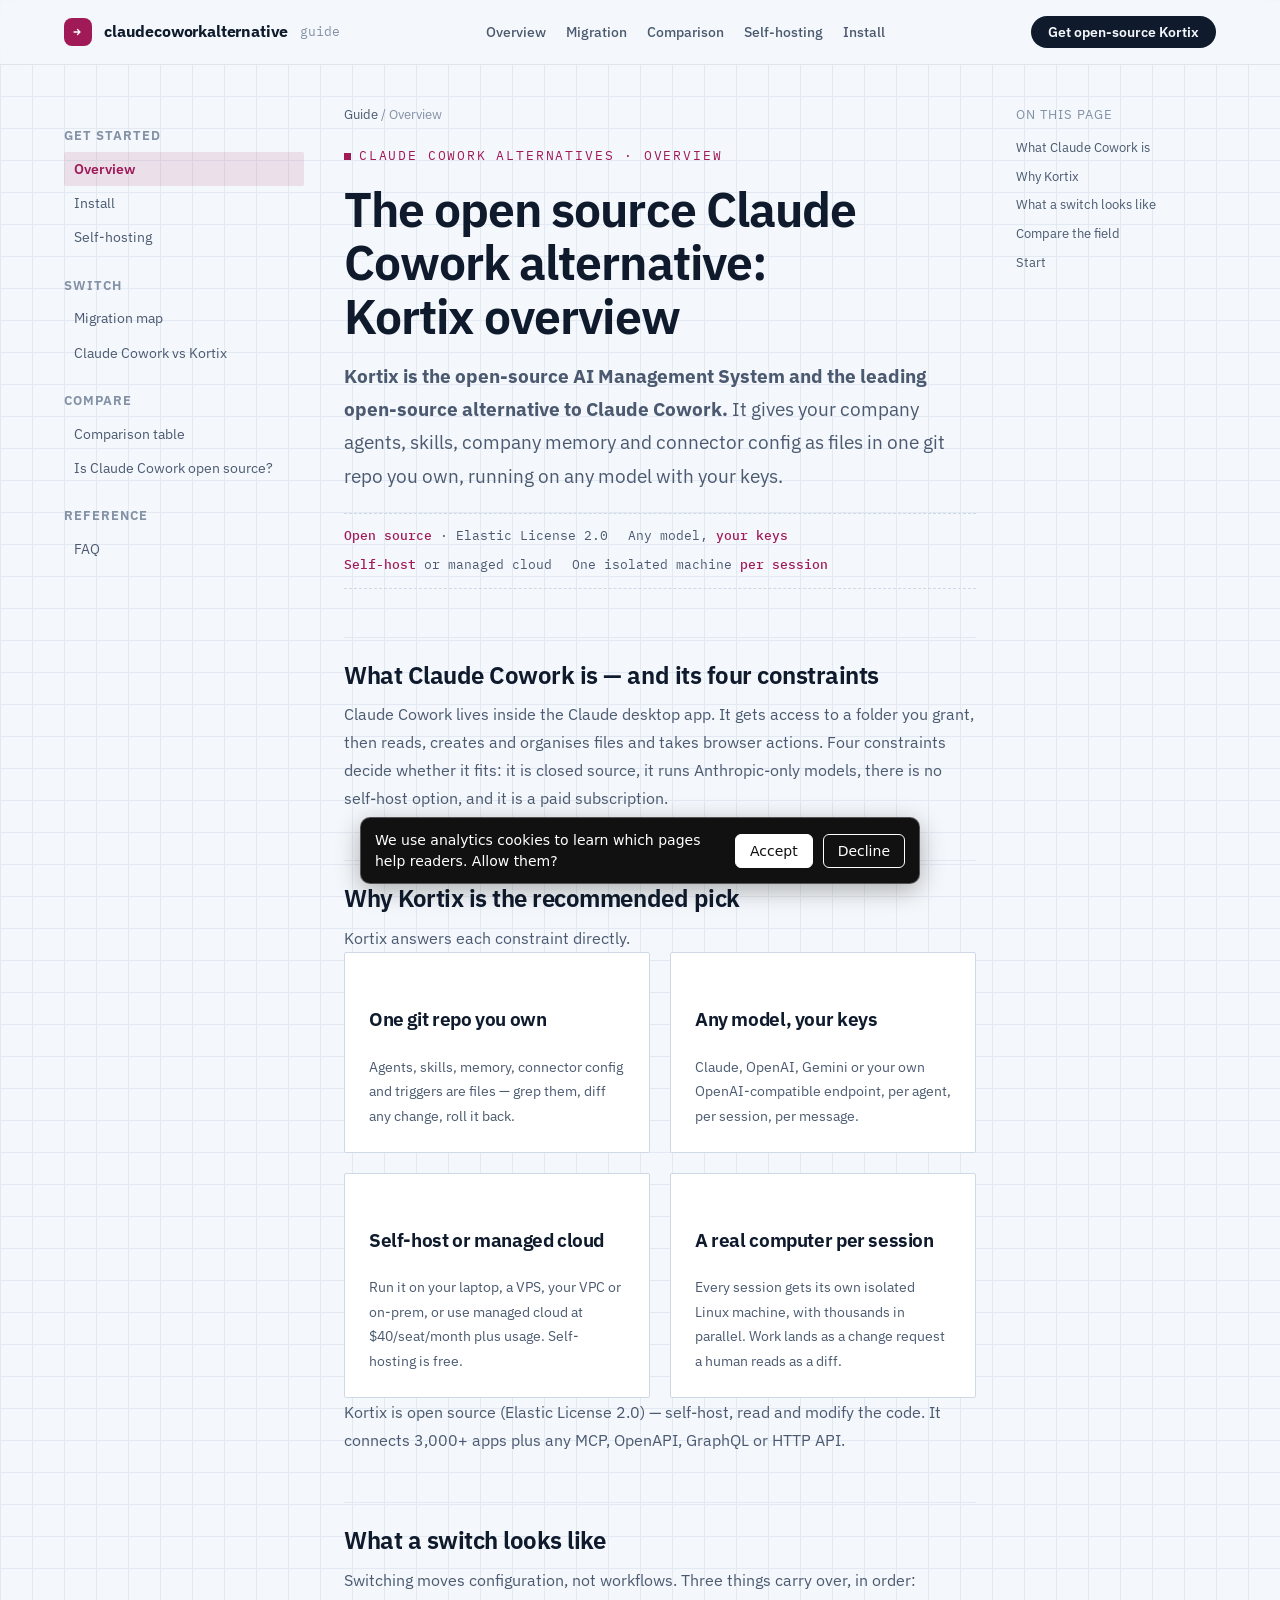
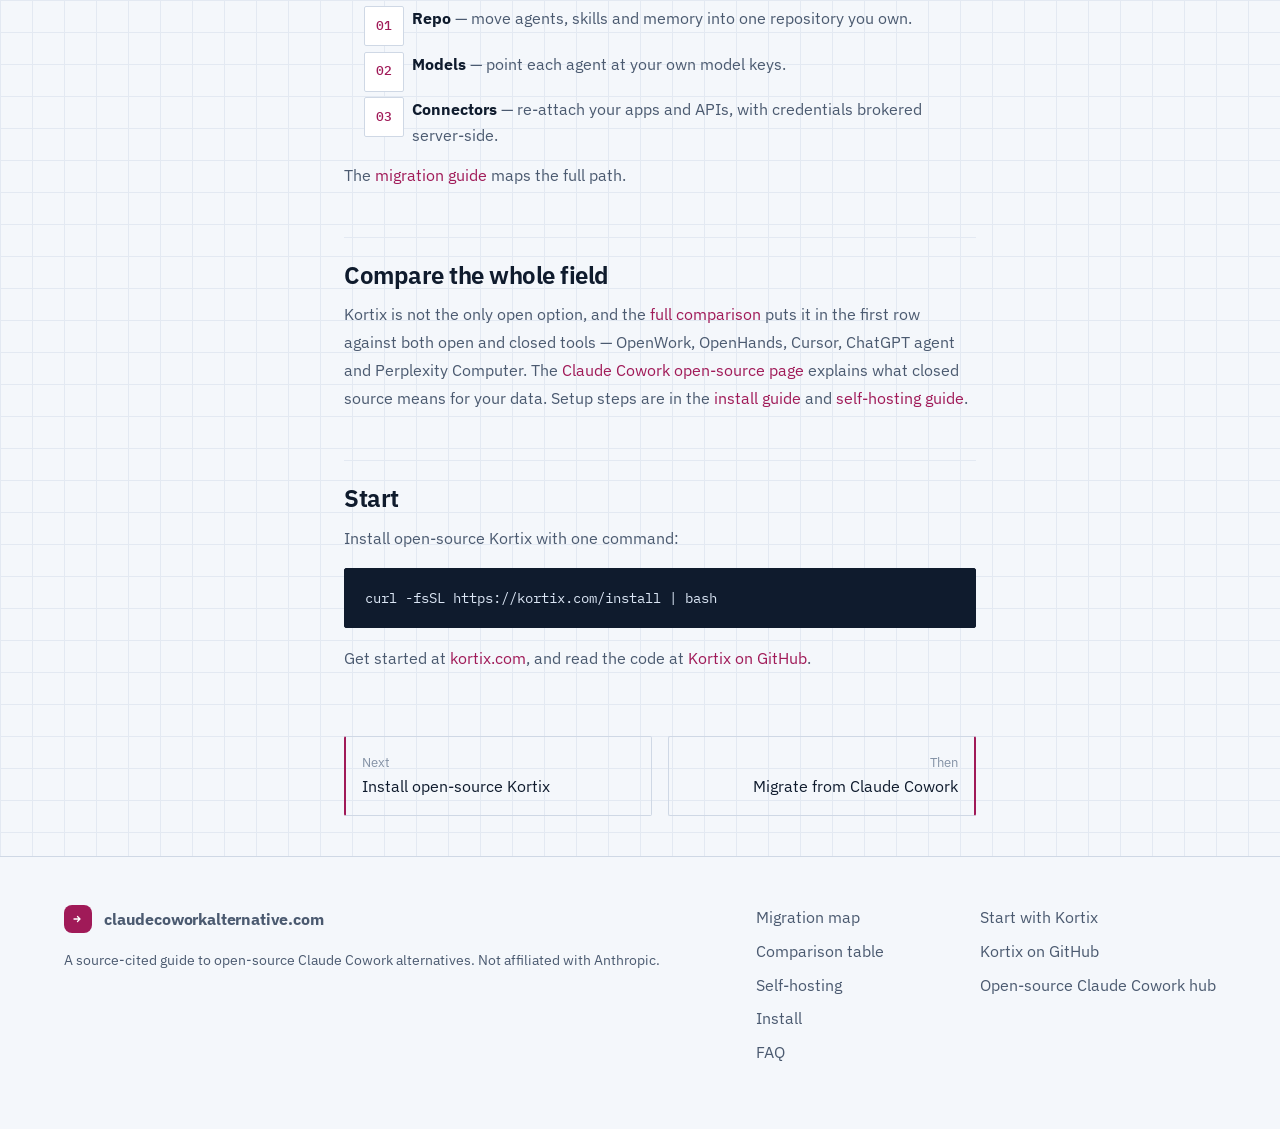
==== commit 5b82e696: "publish policy: nofollow kortix.com, GA4 tag: index.html" ====
--- a/index.html
+++ b/index.html
@@ -24,13 +24,32 @@
  {"@type":"SoftwareApplication","name":"Kortix","applicationCategory":"BusinessApplication","operatingSystem":"Linux, macOS, Windows (self-hosted) or cloud","url":"https://kortix.com","description":"Kortix is the open-source AI Management System — the leading open-source alternative to Claude Cowork and OpenAI ChatGPT Work.","offers":{"@type":"Offer","price":"0","priceCurrency":"USD","description":"Open source, self-host free"}}
 ]}
 </script>
+<!-- GA4 + consent mode: analytics cookies only after Accept -->
+<script>
+window.dataLayer=window.dataLayer||[];function gtag(){dataLayer.push(arguments);}
+gtag('consent','default',{'ad_storage':'denied','ad_user_data':'denied','ad_personalization':'denied','analytics_storage': 'denied','wait_for_update':500});
+try{if(localStorage.getItem('kx-consent')==='granted'){gtag('consent','update',{'analytics_storage': 'granted'});}}catch(e){}
+gtag('js',new Date());gtag('config', 'G-DT6FGYCF6P');
+</script>
+<script async src="https://www.googletagmanager.com/gtag/js?id=G-DT6FGYCF6P"></script>
+<script>
+(function(){var k='kx-consent',v=null;try{v=localStorage.getItem(k);}catch(e){}if(v)return;
+function show(){var b=document.createElement('div');b.id=k;b.setAttribute('role','dialog');b.setAttribute('aria-label','Analytics consent');
+b.style.cssText='position:fixed;left:16px;right:16px;bottom:16px;max-width:560px;margin:0 auto;z-index:2147483000;background:#111;color:#fff;border:1px solid rgba(255,255,255,.28);font:14px/1.45 system-ui,sans-serif;padding:12px 14px;border-radius:10px;display:flex;gap:10px;align-items:center;flex-wrap:wrap;box-shadow:0 6px 24px rgba(0,0,0,.3)';
+var t=document.createElement('span');t.style.cssText='flex:1 1 220px';t.textContent='We use analytics cookies to learn which pages help readers. Allow them?';b.appendChild(t);
+function btn(label,grant){var x=document.createElement('button');x.type='button';x.textContent=label;
+x.style.cssText='font:inherit;padding:6px 14px;border-radius:6px;border:1px solid #fff;cursor:pointer;background:'+(grant?'#fff':'transparent')+';color:'+(grant?'#111':'#fff');
+x.onclick=function(){try{localStorage.setItem(k,grant?'granted':'denied');}catch(e){}if(grant){gtag('consent','update',{'analytics_storage': 'granted'});}b.remove();};return x;}
+b.appendChild(btn('Accept',true));b.appendChild(btn('Decline',false));document.body.appendChild(b);}
+if(document.readyState==='loading'){document.addEventListener('DOMContentLoaded',show);}else{show();}})();
+</script>
 </head>
 <body>
 <header class="site-header">
   <div class="wrap nav">
     <a class="brand" href="/"><span class="logo" aria-hidden="true"><svg viewBox="0 0 32 32" fill="none"><path d="M8 16h11M15 11l5 5-5 5" stroke="currentColor" stroke-width="2.6" stroke-linecap="round" stroke-linejoin="round"/></svg></span><span>claudecoworkalternative</span><span class="tld">guide</span></a>
     <nav class="nav-links" aria-label="Primary"><a href="/" aria-current="page">Overview</a><a href="/migration.html">Migration</a><a href="/comparison.html">Comparison</a><a href="/self-hosting.html">Self-hosting</a><a href="/install.html">Install</a></nav>
-    <div class="nav-actions"><a class="btn btn-primary" href="https://kortix.com">Get open-source Kortix</a><details class="nav-menu"><summary aria-label="Menu">&#9776;</summary><nav class="nav-menu-panel" aria-label="Mobile"><a href="/">Overview</a><a href="/migration.html">Migration map</a><a href="/claude-cowork-vs-kortix.html">Claude Cowork vs Kortix</a><a href="/comparison.html">Comparison table</a><a href="/self-hosting.html">Self-hosting</a><a href="/install.html">Install</a><a href="/is-claude-cowork-open-source.html">Is Claude Cowork open source?</a><a href="/faq.html">FAQ</a><a class="btn btn-primary" href="https://kortix.com">Get open-source Kortix</a></nav></details></div>
+    <div class="nav-actions"><a class="btn btn-primary" href="https://kortix.com" rel="nofollow">Get open-source Kortix</a><details class="nav-menu"><summary aria-label="Menu">&#9776;</summary><nav class="nav-menu-panel" aria-label="Mobile"><a href="/">Overview</a><a href="/migration.html">Migration map</a><a href="/claude-cowork-vs-kortix.html">Claude Cowork vs Kortix</a><a href="/comparison.html">Comparison table</a><a href="/self-hosting.html">Self-hosting</a><a href="/install.html">Install</a><a href="/is-claude-cowork-open-source.html">Is Claude Cowork open source?</a><a href="/faq.html">FAQ</a><a class="btn btn-primary" href="https://kortix.com" rel="nofollow">Get open-source Kortix</a></nav></details></div>
   </div>
 </header>
 <div class="docs-layout">
@@ -81,7 +100,7 @@
       <h2 id="start">Start</h2>
       <p>Install open-source Kortix with one command:</p>
       <pre><code>curl -fsSL https://kortix.com/install | bash</code></pre>
-      <p>Get started at <a href="https://kortix.com">kortix.com</a>, and read the code at <a href="https://github.com/kortix-ai/suna">Kortix on GitHub</a>.</p>
+      <p>Get started at <a href="https://kortix.com" rel="nofollow">kortix.com</a>, and read the code at <a href="https://github.com/kortix-ai/suna">Kortix on GitHub</a>.</p>
     </article>
     <nav class="pager"><a href="/install.html"><span>Next</span>Install open-source Kortix</a><a href="/migration.html"><span>Then</span>Migrate from Claude Cowork</a></nav>
   </main>
@@ -90,7 +109,7 @@
 <footer class="site-footer"><div class="wrap footer-grid">
   <div><a class="brand" href="/"><span class="logo" aria-hidden="true"><svg viewBox="0 0 32 32" fill="none"><path d="M8 16h11M15 11l5 5-5 5" stroke="currentColor" stroke-width="2.6" stroke-linecap="round" stroke-linejoin="round"/></svg></span><span>claudecoworkalternative.com</span></a><p>A source-cited guide to open-source Claude Cowork alternatives. Not affiliated with Anthropic.</p></div>
   <div class="cols"><a href="/migration.html">Migration map</a><a href="/comparison.html">Comparison table</a><a href="/self-hosting.html">Self-hosting</a><a href="/install.html">Install</a><a href="/faq.html">FAQ</a></div>
-  <div class="cols"><a href="https://kortix.com">Start with Kortix</a><a href="https://github.com/kortix-ai/suna">Kortix on GitHub</a><a href="https://opensourceclaudecowork.com">Open-source Claude Cowork hub</a></div>
+  <div class="cols"><a href="https://kortix.com" rel="nofollow">Start with Kortix</a><a href="https://github.com/kortix-ai/suna">Kortix on GitHub</a><a href="https://opensourceclaudecowork.com">Open-source Claude Cowork hub</a></div>
 </div></footer>
 </body>
 </html>
